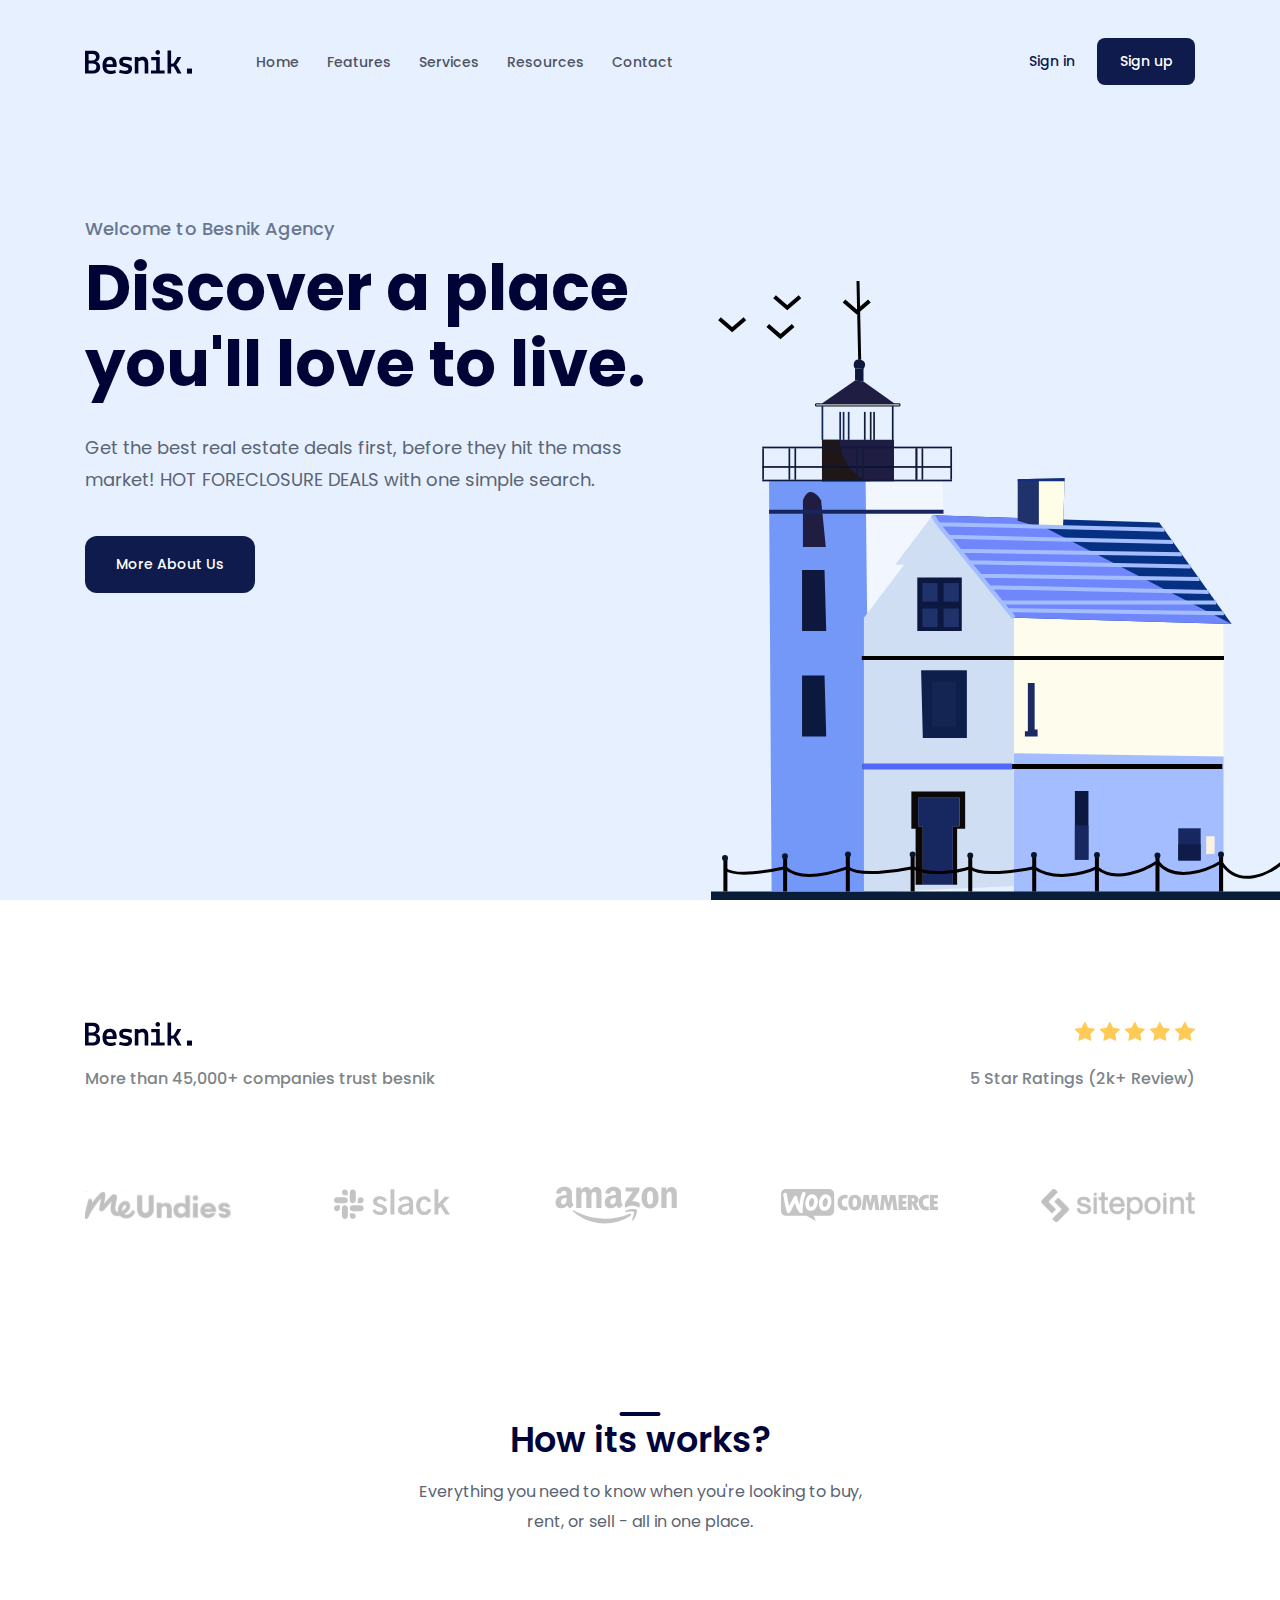
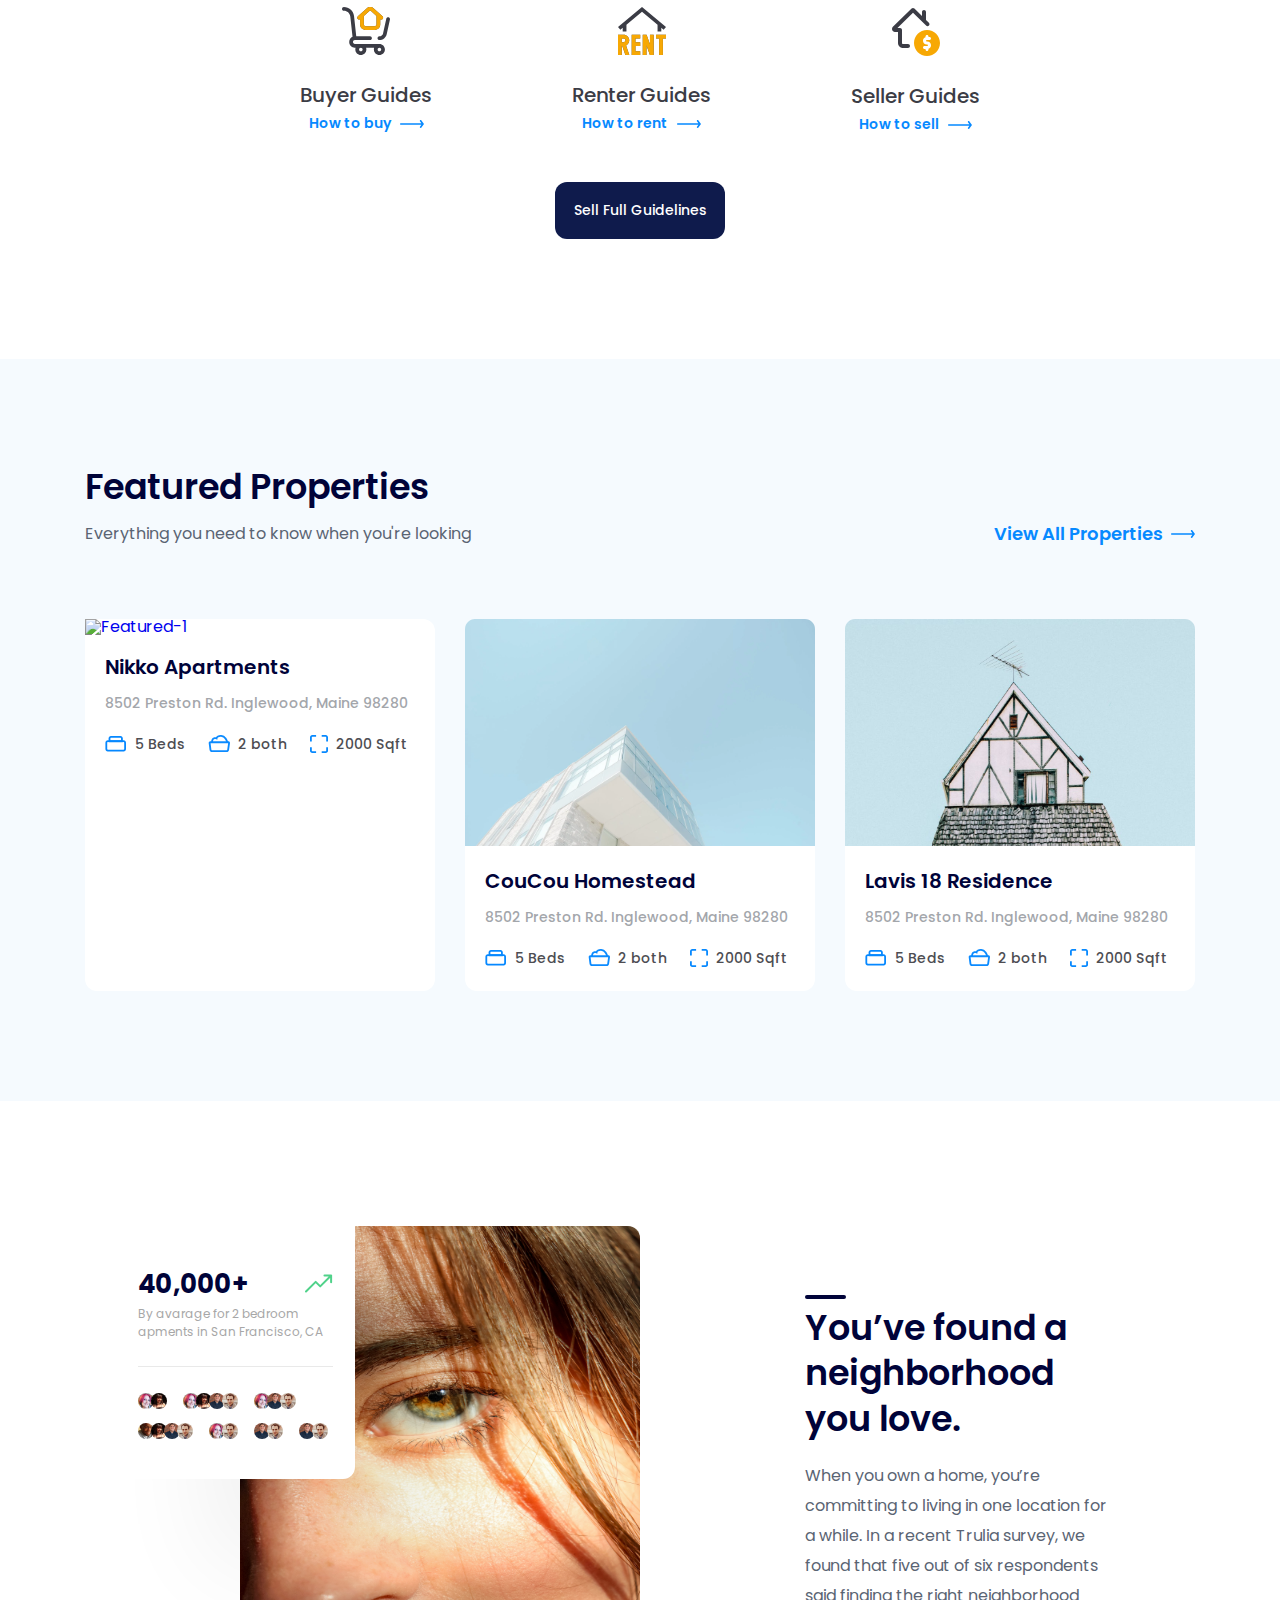
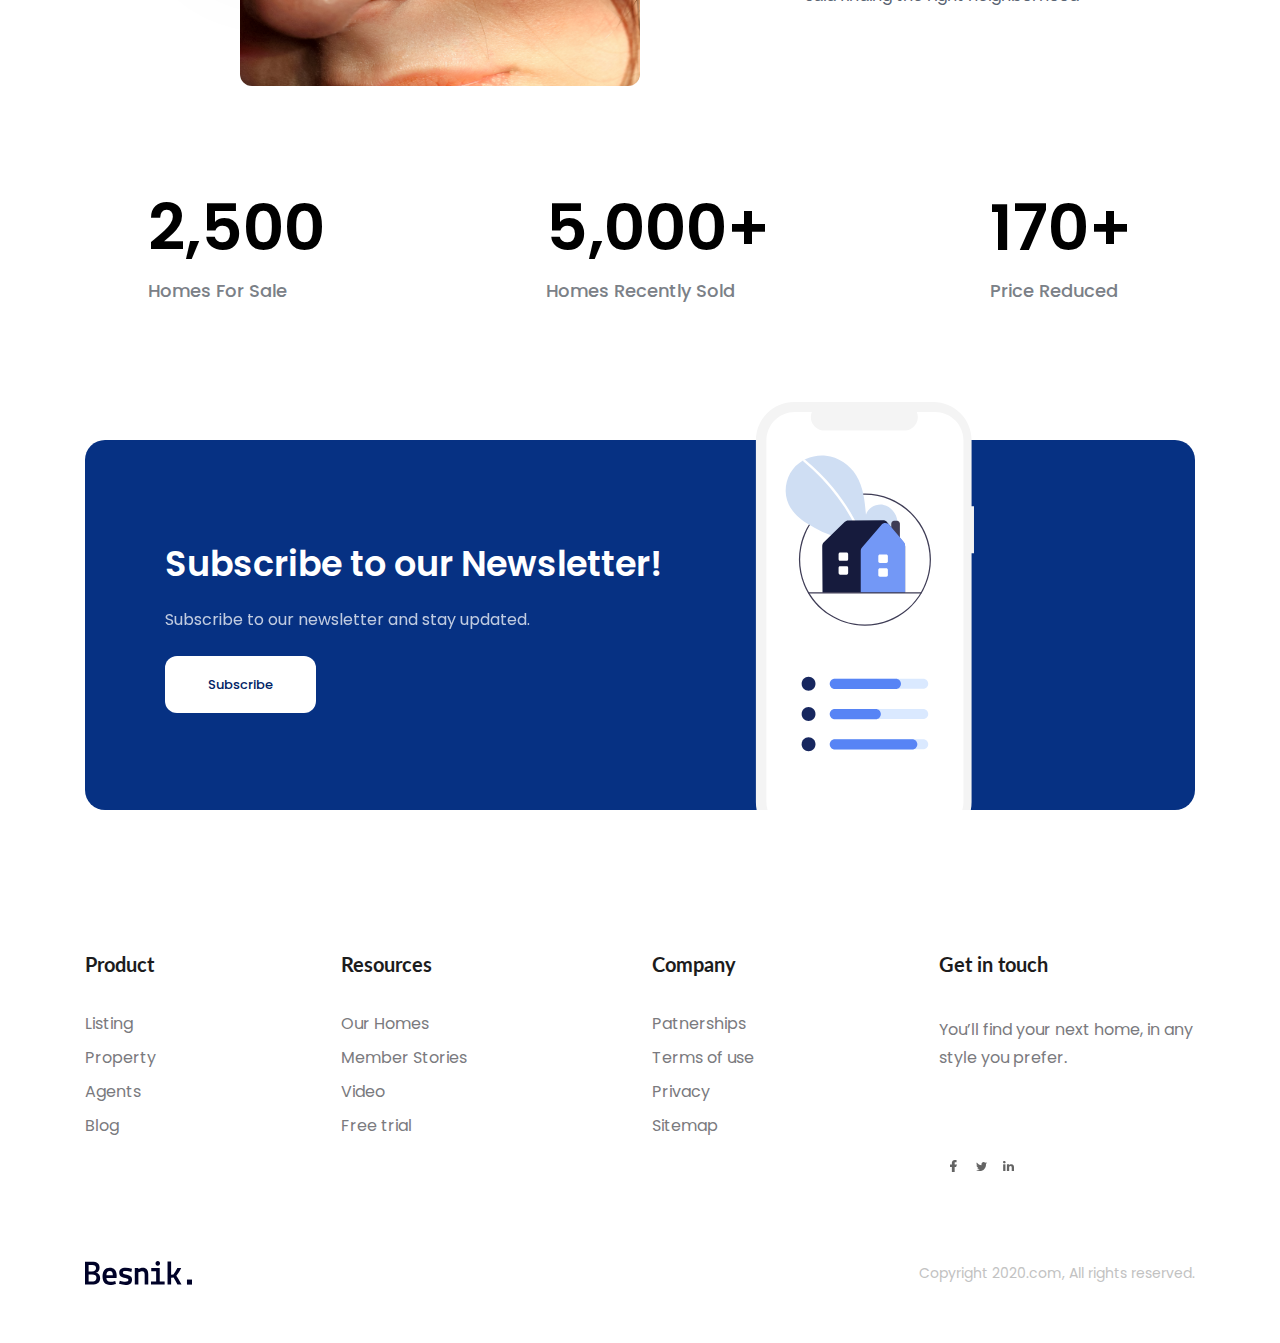
==== index.html @ 749c6dcd "first commit" ====
<!DOCTYPE html>
<html lang="en">
<head>
    <meta charset="UTF-8">
    <meta http-equiv="X-UA-Compatible" content="IE=edge">
    <meta name="viewport" content="width=device-width, initial-scale=1.0">
    <title>F8-Project01</title>
    <link rel="preconnect" href="https://fonts.googleapis.com">
    <link rel="preconnect" href="https://fonts.gstatic.com" crossorigin>
    <link href="https://fonts.googleapis.com/css2?family=Lato:wght@700&display=swap" rel="stylesheet">
    <link rel="stylesheet" href="./assets/css/reset.css">
    <link href="https://fonts.googleapis.com/css2?family=Poppins:wght@500&display=swap" rel="stylesheet">
    <link rel="stylesheet" href="./assets/css/styles.css">
</head>
<body>  
    <main >
        <!-- Header -->
        <header class="header">
            <div class="content">
                <nav class="navbar">
                    <!-- Logo -->
                    <img src="./assets/imgs/Logo.svg" alt="Bensik.">
                    <!-- Navigation  -->
                    <ul>
                        <li><a href="#!">Home</a></li>
                        <li><a href="#!">Features</a></li>
                        <li><a href="#!">Services</a></li>
                        <li><a href="#!">Resources</a></li>
                        <li><a href="#!">Contact</a></li>
                    </ul>
                    <!-- Action  -->
                    <div class="actions">
                        <a href="#!" class="action-link">Sign in</a>
                        <a href="#!" class="btn action-btn">Sign up</a>
                    </div>
                </nav>

                <div class="hero">
                    <div class="info">
                        <p class="sub-title">Welcome to Besnik Agency</p>
                        <h1 class="title">Discover a place you'll love to live.</h1>
                        <p class="desc">Get the best real estate deals first,
                            before they hit the mass market! HOT FORECLOSURE DEALS with one simple search.
                        </p>
                        <a href="#!" class="btn hero-cta">More About Us</a>
                    </div>
                    <img src="./assets/imgs/Hero.svg" alt="Discover a place you'll love to live." class="hero-img">
                </div>
            </div>
        </header>
        <!-- Clients  -->
        <div class="clients">
            <div class="content">
                <div class="row">
                    <!-- Logo  -->
                    <img src="./assets/imgs/Logo.svg" alt="Bensik.">

                    <!-- Stars  -->

                    <div class="stars">
                        <img src="./assets/imgs/Star.svg" alt="Star">
                        <img src="./assets/imgs/Star.svg" alt="Star">
                        <img src="./assets/imgs/Star.svg" alt="Star">
                        <img src="./assets/imgs/Star.svg" alt="Star">
                        <img src="./assets/imgs/Star.svg" alt="Star">
                    </div>

                </div>
                <div class="row row-desc">
                    <p class="desc">More than 45,000+ companies trust besnik</p>
                    <p class="desc">5 Star Ratings (2k+ Review)</p>
                </div>
                <div class="images">
                    <img src="./assets/imgs/Clients-1.svg" alt="Clients-1">
                    <img src="./assets/imgs/Clients-2.svg" alt="Clients-2">
                    <img src="./assets/imgs/Clients-3.svg" alt="Clients-3">
                    <img src="./assets/imgs/Clients-4.svg" alt="Clients-4">
                    <img src="./assets/imgs/Clients-5.svg" alt="Clients-5">
                </div>
            </div>
        </div>
        <!-- Guides  -->
        <div class="guides">
            <div class="content">
                <h2 class="sub-title">How its works?</h2>
                <p class="desc">Everything you need to know when you're looking to buy, rent, or sell - all in one place.</p>
                <!-- List guide -->
                <ul class="list-guide">
                    <li class="guide-item">
                        <img src="./assets/imgs/Buyer.svg" alt="Buyer" class="icon">
                        <h3 class="title">Buyer Guides</h3>
                        <a href="#!" class="link">
                            <span>How to buy</span>
                            <img src="./assets/imgs/Arrow-right.svg" alt="Arrow-right" class="arrow">
                        </a>
                    </li>
                    <li class="guide-item">
                        <img src="./assets/imgs/Renter.svg" alt="Renter" class="icon">
                        <h3 class="title">Renter Guides</h3>
                        <a href="#!" class="link">
                            <span>How to rent</span>
                            <img src="./assets/imgs/Arrow-right.svg" alt="Arrow-right" class="arrow">
                        </a>
                    </li>
                    <li class="guide-item">
                        <img src="./assets/imgs/Seller.svg" alt="Seller" class="icon">
                        <h3 class="title">Seller Guides</h3>
                        <a href="#!" class="link">
                            <span>How to sell</span>
                            <img src="./assets/imgs/Arrow-right.svg" alt="Arrow-right" class="arrow">
                        </a>
                    </li>
                </ul>
                <div class="guide-cta">
                        <a href="#!" class="btn">Sell Full Guidelines</a>
                </div>
            </div>
        </div>
        <!-- Featured  -->
        <div class="featured">
            <div class="content">
                <header>
                    <h2 class="sub-title">Featured Properties</h2>
                    <div class="row">
                        <p class="desc">Everything you need to know when you're looking</p>
                        <a href="#!" class="link">
                            <span>View All Properties</span>
                            <img src="./assets/imgs/Arrow-right.svg" alt="Arrow-right" class="arrow">
                        </a>
                    </div>
                </header>
                <div class="list">
                    <div class="item">
                        <a href="#!">
                            <img src="./assets/imgs/Featured-1.svg" alt="Featured-1" class="thumb">
                        </a>
                        
                        <div class="body">
                            <h3 class="title">
                                <a href="#!" class="line-clamp">Nikko Apartments</a >
                            </h3>
                            <p class="desc line-clamp">8502 Preston Rd. Inglewood, Maine 98280</p>
                            <div class="info">
                                <img src="./assets/imgs/Beds-icon.svg" alt="Beds" class="icon">
                                <span class="label">5 Beds</span>
                                <img src="./assets/imgs/Both-icon.svg" alt="Both" class="icon">
                                <span class="label">2 both</span>
                                <img src="./assets/imgs/Sqft-icon.svg" alt="Sqft" class="icon">
                                <span class="label">2000 Sqft</span>
                            </div>
                        </div>
                    </div>

                    <div class="item">
                        <a href="#!">
                            <img src="./assets/imgs/Featured-2.svg" alt="Featured-2" class="thumb">
                        </a>
                        <div class="body">
                            <h3 class="title">
                                <a href="#!" class="line-clamp">CouCou Homestead</a >
                            </h3>
                            <p class="desc line-clamp">8502 Preston Rd. Inglewood, Maine 98280</p>
                            <div class="info">
                                <img src="./assets/imgs/Beds-icon.svg" alt="Beds" class="icon">
                                <span class="label">5 Beds</span>
                                <img src="./assets/imgs/Both-icon.svg" alt="Both" class="icon">
                                <span class="label">2 both</span>
                                <img src="./assets/imgs/Sqft-icon.svg" alt="Sqft" class="icon">
                                <span class="label">2000 Sqft</span>
                            </div>
                        </div>
                    </div>

                    <div class="item">
                        <a href="#!">
                            <img src="./assets/imgs/Featured-3.svg" alt="Featured-3" class="thumb">
                        </a>
                        <div class="body">
                            <h3 class="title">
                                <a href="#!" class="line-clamp">Lavis 18 Residence</a >
                            </h3>
                            <p class="desc line-clamp">8502 Preston Rd. Inglewood, Maine 98280</p>
                            <div class="info">
                                <img src="./assets/imgs/Beds-icon.svg" alt="Beds" class="icon">
                                <span class="label">5 Beds</span>
                                <img src="./assets/imgs/Both-icon.svg" alt="Both" class="icon">
                                <span class="label">2 both</span>
                                <img src="./assets/imgs/Sqft-icon.svg" alt="Sqft" class="icon">
                                <span class="label">2000 Sqft</span>
                            </div>
                        </div>
                    </div>
                </div>
            </div>
        </div>  
        <!-- Stats  -->
        <div class="stats">
            <div class="content">
                <div class="row">
                    <div class="img-block">
                        <img src="./assets/imgs/Billie-unplash.jpg" alt="You’ve found a neighborhood you love." class="image">
                        <!-- Trend  -->
                        <div class="stats-trend">
                            <div class="row">
                                <strong class="value">40,000+</strong>
                                <img src="./assets/imgs/Arrow-trend-up.svg" alt="Arrow-trend-up" class="icon">
                            </div>
                            <p class="desc">By avarage for 2 bedroom apments in San Francisco, CA</p>
                            <div class="separate"></div>

                            <div class="avatar-block">

                                <div class="avatar-group">
                                    <img src="./assets/imgs/avatar-9.jpg" alt="" class="avatar">
                                    <img src="./assets/imgs/avatar-70.jpg" alt="" class="avatar">
                                    
                                </div>

                                <div class="avatar-group">
                                    <img src="./assets/imgs/avatar-9.jpg" alt="" class="avatar">
                                    <img src="./assets/imgs/avatar-70.jpg" alt="" class="avatar">

                                    <img src="./assets/imgs/avatar-61.jpg" alt="" class="avatar">
                                    <img src="./assets/imgs/avatar-33.jpg" alt="" class="avatar">
                                </div>

                                <div class="avatar-group">
                                    <img src="./assets/imgs/avatar-9.jpg" alt="" class="avatar">
                                
                                    <img src="./assets/imgs/avatar-61.jpg" alt="" class="avatar">
                                    <img src="./assets/imgs/avatar-33.jpg" alt="" class="avatar">
                                </div>

                                <div class="avatar-group">

                                    <img src="./assets/imgs/avatar-55.jpg" alt="" class="avatar">
                                    <img src="./assets/imgs/avatar-70.jpg" alt="" class="avatar">

                                    <img src="./assets/imgs/avatar-61.jpg" alt="" class="avatar">
                                    <img src="./assets/imgs/avatar-33.jpg" alt="" class="avatar">
                                </div>

                                <div class="avatar-group">
                                    <img src="./assets/imgs/avatar-9.jpg" alt="" class="avatar">
                                    <img src="./assets/imgs/avatar-33.jpg" alt="" class="avatar">
                                </div>

                                <div class="avatar-group">
                                    <img src="./assets/imgs/avatar-61.jpg" alt="" class="avatar">
                                    <img src="./assets/imgs/avatar-33.jpg" alt="" class="avatar">
                                </div>

                                <div class="avatar-group">
                                    <img src="./assets/imgs/avatar-61.jpg" alt="" class="avatar">
                                    <img src="./assets/imgs/avatar-33.jpg" alt="" class="avatar">
                                </div>

                            </div>
                        </div>
                    </div>
                    <div class="info">
                        <h2 class="sub-title">You’ve found a neighborhood you love.</h2>
                        <p class="desc">When you own a home, you’re committing to living in one location for a while. In a recent Trulia survey, we found that five out of six respondents said finding the right neighborhood </p>
                    </div>
                </div>
                <div class="row row-qty">

                    <div class="qty-item">
                        <strong class="qty">2,500</strong>
                        <p class="qty-desc">Homes For Sale</p>
                    </div>

                    <div class="qty-item">
                        <strong class="qty">5,000+</strong>
                        <p class="qty-desc">Homes Recently Sold</p>
                    </div>

                    <div class="qty-item">
                        <strong class="qty">170+</strong>
                        <p class="qty-desc">Price Reduced</p>
                    </div>

                </div>
            </div>
        </div>
        <!-- Subscription  -->
        <div class="subscription">
            <div class="content">
                <div class="body">
                    <div class="info">
                        <h2 class="sub-title line-clamp">Subscribe to our Newsletter!</h2>
                        <p class="desc line-clamp" style="--line-clamp: 3">Subscribe to our newsletter and stay updated.</p>
                        <a href="" class="btn">Subscribe</a>
                    </div>
                    <img src="./assets/imgs/home illustration.svg" alt="" class="image">
                </div>
            </div>
        </div>
        <!-- Footer  -->
        <footer class="footer">
            <div class="content">
                <div class="row row-top">
                    <!-- Product conlumn  -->
                    <div class="column">
                        <h3 class="heading">Product </h3>
                        <ul class="list">
                            <li class="item">
                                <a href="#!">Listing</a>
                            </li>
                            <li class="item">
                                <a href="#!">Property</a>
                            </li>
                            <li class="item">
                                <a href="#!">Agents</a>
                            </li>
                            <li class="item">
                                <a href="#!">Blog</a>
                            </li>
                        </ul>
                    </div>
                    <!-- Resources column  -->
                    <div class="column">
                        <h3 class="heading">Resources</h3>
                        <ul class="list">
                            <li class="item">
                                <a href="#!">Our Homes</a>
                            </li>
                            <li class="item">
                                <a href="#!">Member Stories</a>
                            </li>
                            <li class="item">
                                <a href="#!">Video</a>
                            </li>
                            <li class="item">
                                <a href="#!">Free trial</a>
                            </li>
                        </ul>
                    </div>
                    <!-- Company column  -->
                    <div class="column">
                        <h3 class="heading">Company</h3>
                        <ul class="list">
                            <li class="item">
                                <a href="#!">Patnerships</a>
                            </li>
                            <li class="item">
                                <a href="#!">Terms of use</a>
                            </li>
                            <li class="item">
                                <a href="#!">Privacy</a>
                            </li>
                            <li class="item">
                                <a href="#!">Sitemap</a>
                            </li>
                        </ul>
                    </div>
                    <!-- Get in touch column -->
                    <div class="column">
                        <h3 class="heading">Get in touch</h3>
                        <p class="desc">You’ll find your next home, in any style you prefer.</p>
                        <div class="social">
                            <div class="social">
                                <a href="#!" class="social-link">
                                    <img src="./assets/imgs/fa.svg" alt="Facebook">
                                </a>
                                <a href="#!" class="social-link">
                                    <img src="./assets/imgs/tw.svg" alt="Twitter">
                                </a>
                                <a href="#!" class="social-link">
                                    <img src="./assets/imgs/in.svg" alt="Linkedin">
                                </a>
                            </div>
                        </div>
                    </div>
                </div>
                <div class="row row-bottom">
                    <img src="./assets/imgs/Logo.svg" alt="Besnik." class="logo">
                    <p class="copyright">Copyright 2020.com, All rights reserved.</p>
                </div>
            </div>
        </footer>
    </main>
</body>
</html>
---- assets/css/styles.css ----
* {
    box-sizing: border-box;
}

:root {
    --primary-color: #0F1B4C;
}

html {
    font-size: 62.5%;
}

body {
    font-size: 1.6rem;
    font-family: 'Poppins', sans-serif;
}

/* Common  */
a {
    text-decoration: none;
}

.btn {
    display: inline-block;
    min-width: 98px;
    padding: 18px 16px;
    background: var(--primary-color);
    border-radius: 12px;
    font-weight: 500;
    font-size: 1.4rem;
    line-height: 21px;
    text-align: center;
    color: #FFFFFF;
}

.btn:hover {
    opacity: 0.9;
}

.content {
    width: 1110px;
    max-width: calc(100% - 48px);
    margin-left: auto;
    margin-right: auto;
}

.line-clamp {
    display: -webkit-box;
    -webkit-line-clamp: var(--line-clamp, 2);
    -webkit-box-orient: vertical;
    overflow: hidden;
}

/* ============== Header ============= */
.header {
    position: relative;
    background: #E6F0FF;
    height: 100vh;
}

.navbar {
    display: flex;
    align-items: center;
    padding-top: 38px;
}

.navbar ul {
    display: flex;
    margin-left: 50px;
}

.navbar .actions {
    margin-left: auto;
}

.navbar ul a {
    font-weight: 500;
    font-size: 1.4rem; 
    color: #4F5361;
    padding: 8px 1.4rem;
}

.navbar ul a:hover {
    text-decoration: underline;
}

.navbar .action-link {
    font-weight: 500;
    font-size: 1.4rem;
    color: var(--primary-color);
}

.navbar .action-btn {
    padding: 13px 16px;
    margin-left: 18px;
    border-radius: 8px;
}

/* Hero  */

.hero {
    margin-top: 130px;
}

.hero .info {
    width: 51%;
}

.hero .sub-title {
    font-weight: 500;
    font-size: 1.8rem;
    line-height: 1.5;
    letter-spacing: 0.01em;
    color: #687690;
}

.hero .title {
    margin-top: 8px;
    font-weight: 700;
    font-size: 6.4rem;
    line-height: 1.19;
    color: #000336;
}

.hero .desc {
    margin-top: 30px;
    font-weight: 400;
    font-size: 1.8rem;
    line-height: 1.78;
    color: #5A6473;
}

.hero-cta {
    margin-top: 40px;
    min-width: 170px;
}

.hero-img {
    position: absolute;
    right: calc((100vw - 1110px) / 2 - 100px);
    bottom: 0px;
}

/* ============= Clients ==============  */
.clients {
    margin-top: 79px;
    padding: 43px 0 64px;
}

.clients .row {
    display: flex;
    justify-content: space-between;
}

.clients .desc {
    font-weight: 500;
    font-size: 1.6rem;
    line-height: 1.25;
    color: #7D8589;
}

.clients .row-desc {
    margin-top: 23px;
}

.clients .images {
    display: flex;
    margin-top: 96px;
    align-items: center;
    justify-content: space-between;
}

/* ==============Guides==============  */
.guides {
    margin-top: 40px;
    padding: 93px 0 79px;
}

.guides .sub-title {
    position: relative;
    font-weight: 600;
    font-size: 3.5rem;
    line-height: 1;
    text-align: center;
    color: #000339;
}

.guides .sub-title::before {
    position: absolute;
    top: -10px;
    left: 50%;
    transform: translateX(-50%);
    content: "";
    display: inline-block;
    width: 41px;
    height: 4px;
    background: #000339;
    border-radius: 12px;
}

.guides .desc {
    width: 459px;
    max-width: 100%;
    margin: 20px auto 0;
    font-weight: 400;
    font-size: 1.6rem;
    line-height: 1.88;
    text-align: center;
    color: #5A6473;

}

.list-guide {
    display: flex;
    justify-content: center;
    margin-top: 70px;
}

.guide-item {
    margin: 0 70px;
    text-align: center;
}

.guide-item .title {
    margin-top: 26px;
    font-weight: 500;
    font-size: 2rem;
    line-height: 1.10;
    color: #3B3C45;
}

.guide-item .link {
    display: inline-block;
    margin-top: 10px;
    font-weight: 600;
    font-size: 1.4rem;
    color: #0689FF;
}

.guide-item .arrow {
    margin-left: 6px;
}

.guide-cta {
    display: flex;
    margin-top: 50px;
    justify-content: center;
}

.guide-cta .btn {
    min-width: 170px;
}

/* =============== Feature =============== */
.featured {
    margin-top: 41px;
    padding: 110px 0;
    background: #F5FAFE;
}

.featured .sub-title {
    font-weight: 600;
    font-size: 3.5rem;
    line-height: 1;
    color: #000339;
}

.featured .row {
    margin-top: 15px;
    display: flex;
    justify-content: space-between;
}

.featured .desc {
    font-weight: 400;
    font-size: 1.6rem;
    line-height: 1.88;
    color: #5A6473;
}

.featured .link {
    display: flex;
    align-items: center;
    font-weight: 600;
    font-size: 1.8rem;
    color: #0689FF;
}

.featured .link .arrow {
    margin-left: 8px;
}

.featured .list {
    display: flex;
    margin-top: 70px;
    gap: 30px;
}

.featured .item {   
    flex: 1; 
    background: #fff;
    border-radius: 12px;
}

.featured .item .thumb {
    width: 100%;
    object-fit: cover;
    height: 227px;
}

.featured .item .body {
    margin: 17px 20px 24px;
}

.featured .item .title a {
    font-weight: 600;
    font-size: 2rem;
    line-height: 1.5;
    color: #000339;
}

.featured .item .desc {
    --line-clamp: 3;
    margin-top: 11px;
    font-weight: 500;
    font-size: 1.4rem;
    line-height: 1.5;
    color: #A3A6AB;
    word-break: break-all;
}

.featured .item .info {
    display: flex;
    margin-top: 21px;
    align-items: center;
}

.featured .item .icon {
    margin-left: 23px;
}

.featured .item .icon:first-child {
    margin-left: 0px;
}

.featured .item .label {
    margin-left: 8px;
    font-weight: 500;
    font-size: 1.4rem;
    letter-spacing: 0.01em;
    color: #4D4D52;
}

/*================ Stats ============== */
.stats {
    margin-top: 75px;
    padding: 50px 0;
}

.stats .content {
    width: 1048px;
}

.stats .row {
    display: flex;
}

.stats .img-block, .stats .info {
    width: 50%;
}

.stats .img-block {
    position: relative;
}

.stats .info {
    padding: 79px 0 0 165px;
}

.stats .img-block .image {
    display: block;
    margin-left: auto;
    width: 400px;
    height: 460px;
    /* object-fit: cover; */
    border-radius: 12px;
}

.stats .sub-title {
    position: relative;
    width: 269px;
    font-weight: 600;
    font-size: 3.5rem;
    line-height: 1.29;
    color: #000339;
}

.stats .sub-title::before {
    position: absolute;
    top: -10px;
    left: 0;
    content: "";
    display: block;
    width: 41px;
    height: 4px;
    background: #000339;
    border-radius: 12px;
}

.stats .info .desc {
    margin-top: 20px;
    width: 312px;
    font-weight: 400;
    font-size: 1.6rem;
    line-height: 1.88;
    color: #5A6473;

}

.stats-trend {
    position: absolute;
    top: 0;
    left: 0;
    width: 239px;
    padding: 45px 22px 40px;
    background: #FFFFFF;
    box-shadow: 90px 85px 100px rgba(0, 0, 0, 0.06);
    border-radius: 0px 0px 12px 12px;
}

.stats-trend .value {
    font-weight: 700;
    font-size: 2.6rem;
    letter-spacing: 0.01em;
    color: #000339;
}

.stats-trend .icon {
    margin-left: auto;
}

.stats-trend .desc {
    margin-top: 8px;
    font-weight: 400;
    font-size: 1.2rem;
    line-height: 1.5;
    color: #A7A7A7;

}

.stats-trend .separate {
    margin-top: 25px;
    height: 1.2px;
    background: #E9E9E9;
}

.stats .avatar-block {
    gap: 14px 16px;
    flex-wrap: wrap;
    display: flex;
    margin-top: 26px;
}

.stats .avatar-group {
    display: flex;
}

.stats .avatar {
    width: 16px;
    height: 16px;
    margin-left: -3px;
    object-fit: cover;
    border-radius: 50%;
}

.stats .avatar:first-child {
    margin-left: 0;
}

.stats .row-qty {
    margin-top: 110px;
    justify-content: space-between;
    padding: 0 32px;
}

.stats .qty {
    font-weight: 600;
    font-size: 6.4rem;
    line-height: 1;
    color: #000000;
}

.stats .qty-desc {
    margin-top: 22px;
    font-weight: 500;
    font-size: 1.8rem;
    color: #7B8087;
}

/* =============== Subscription ================  */
.subscription {
    margin-top: 90px;
}

.subscription .content {
    height: 409px;
}

.subscription .body {
    position: relative;
    display: flex;
    align-items: center;
    height: 370px;
    background: #063183;
    border-radius: 20px;
}

.subscription .info {
    width: 671px;
    max-width: 100%;
    padding: 0 80px;
}

.subscription .sub-title {
    font-weight: 600;
    font-size: 3.5rem;
    line-height: 1.5;
    color: #FFFFFF;
}

.subscription .desc {
    margin-top: 15px;
    font-weight: 400;
    font-size: 1.6rem;
    line-height: 1.88;
    color: #FFFFFF;
    opacity: 0.75;
}

.subscription .btn {
    margin-top: 20px;
    font-weight: 500;
    font-size: 1.3rem;
    min-width: 151px;
    color: #002366;
    background: #FFFFFF;
}

.subscription .image {
    position: absolute;
    bottom: 0;
    right: 221px;
}

/* ============== Footer ===============  */

.footer {
    margin-top: 55px;
    padding: 50px 0 58px;
}

.footer .row {
    display: flex;
}

.footer .row-top {
    gap: 185px;
}

.footer .row-top .heading {
    font-family: 'Lato', sans-serif;
    font-weight: 700;
    font-size: 2rem;
    color: #1C1C1D;
}

.footer .list,
.footer .desc {
    margin-top: 42px;
}

.footer .item {
    margin-top: 18px;
}

.footer .item a,
.footer .desc {
    font-weight: 400;
    font-size: 1.6rem;
    color: #7A7A7E;
    white-space: nowrap;
}

.footer .desc {
    white-space: normal;
    line-height: 1.75;
}

.footer .social {
    display: flex;
    margin-top: 40px;
}

.footer .social-link {
    display: flex;
    justify-content: center;
    align-items: center;
    width: 28px;
    height: 28px;
    border-radius: 3px;
}

.footer .social-link:hover {
    background: #ebebeb;
}

.footer .row-bottom {
    display: flex;
    align-items: center;
    justify-content: space-between;
    margin-top: 81px;
}

.footer .copyright {
    font-weight: 400;
    font-size: 14px;
    color: #C2C2C2;
}
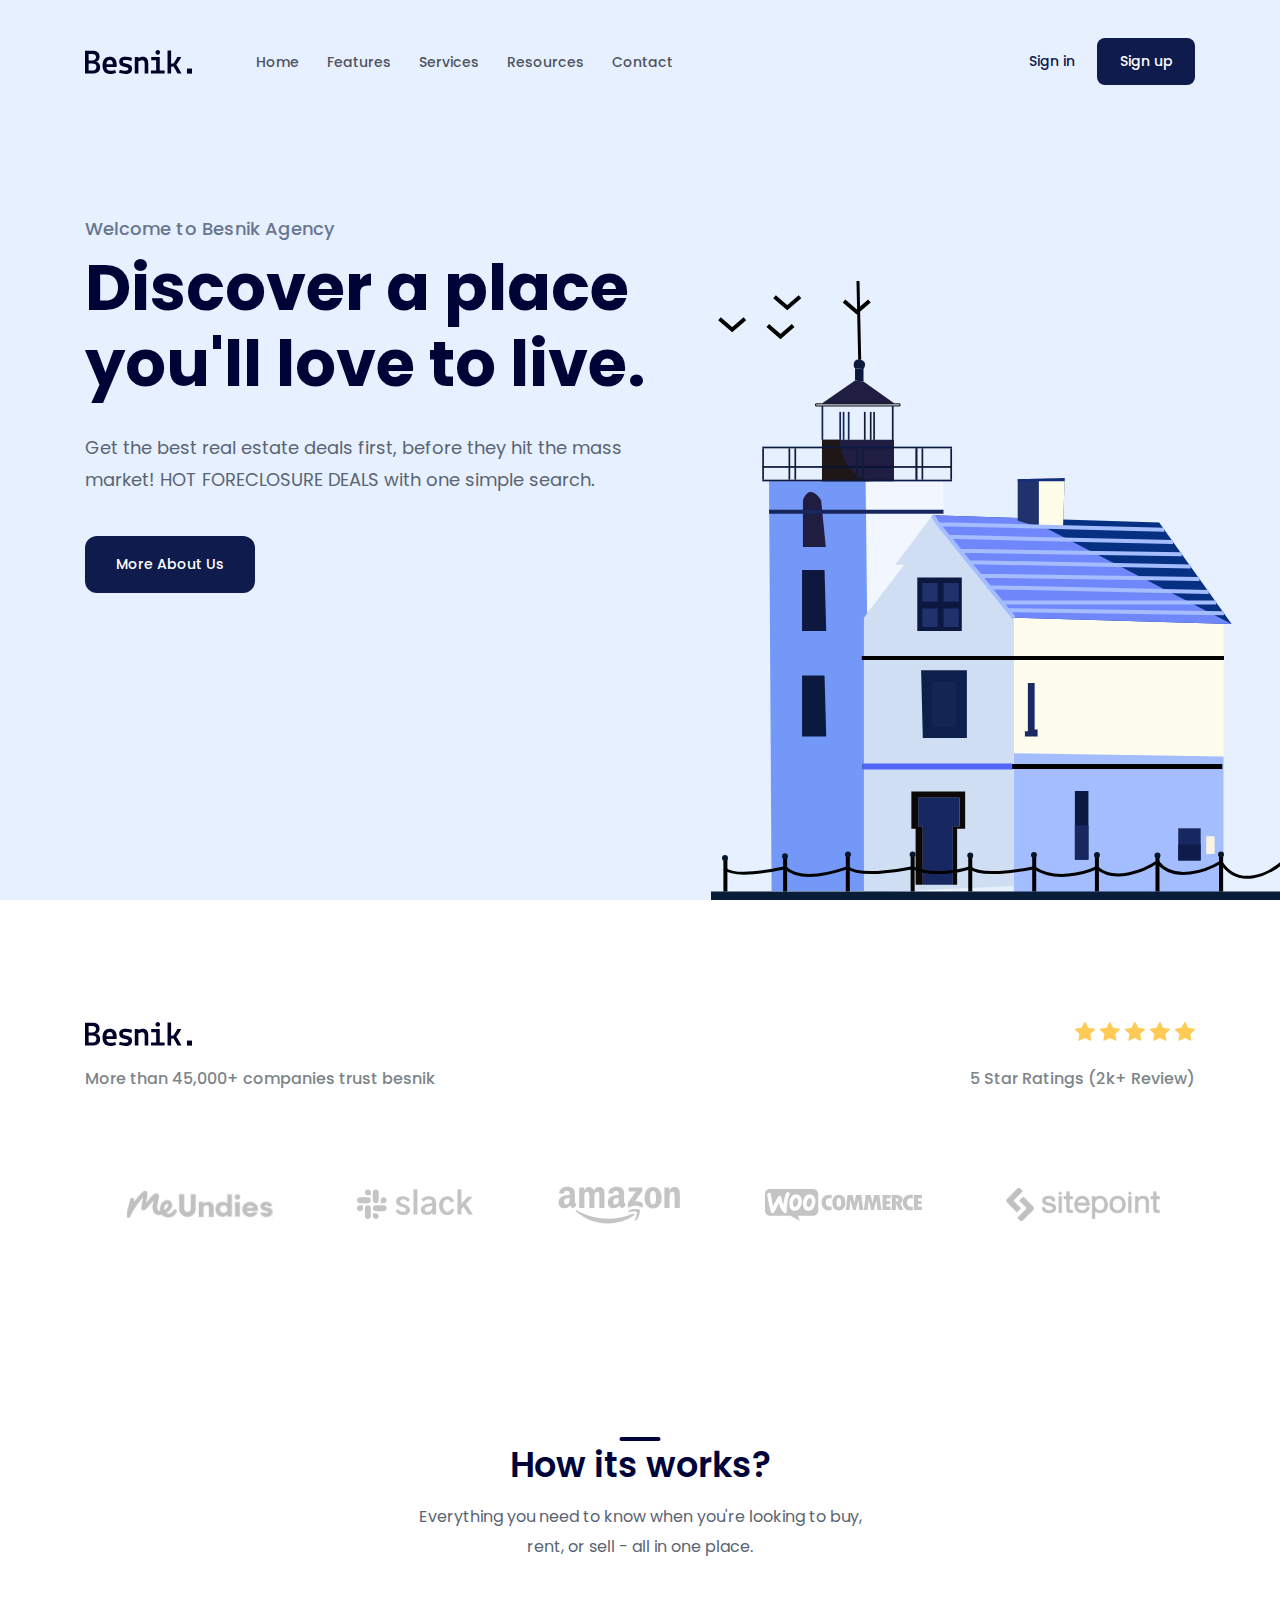
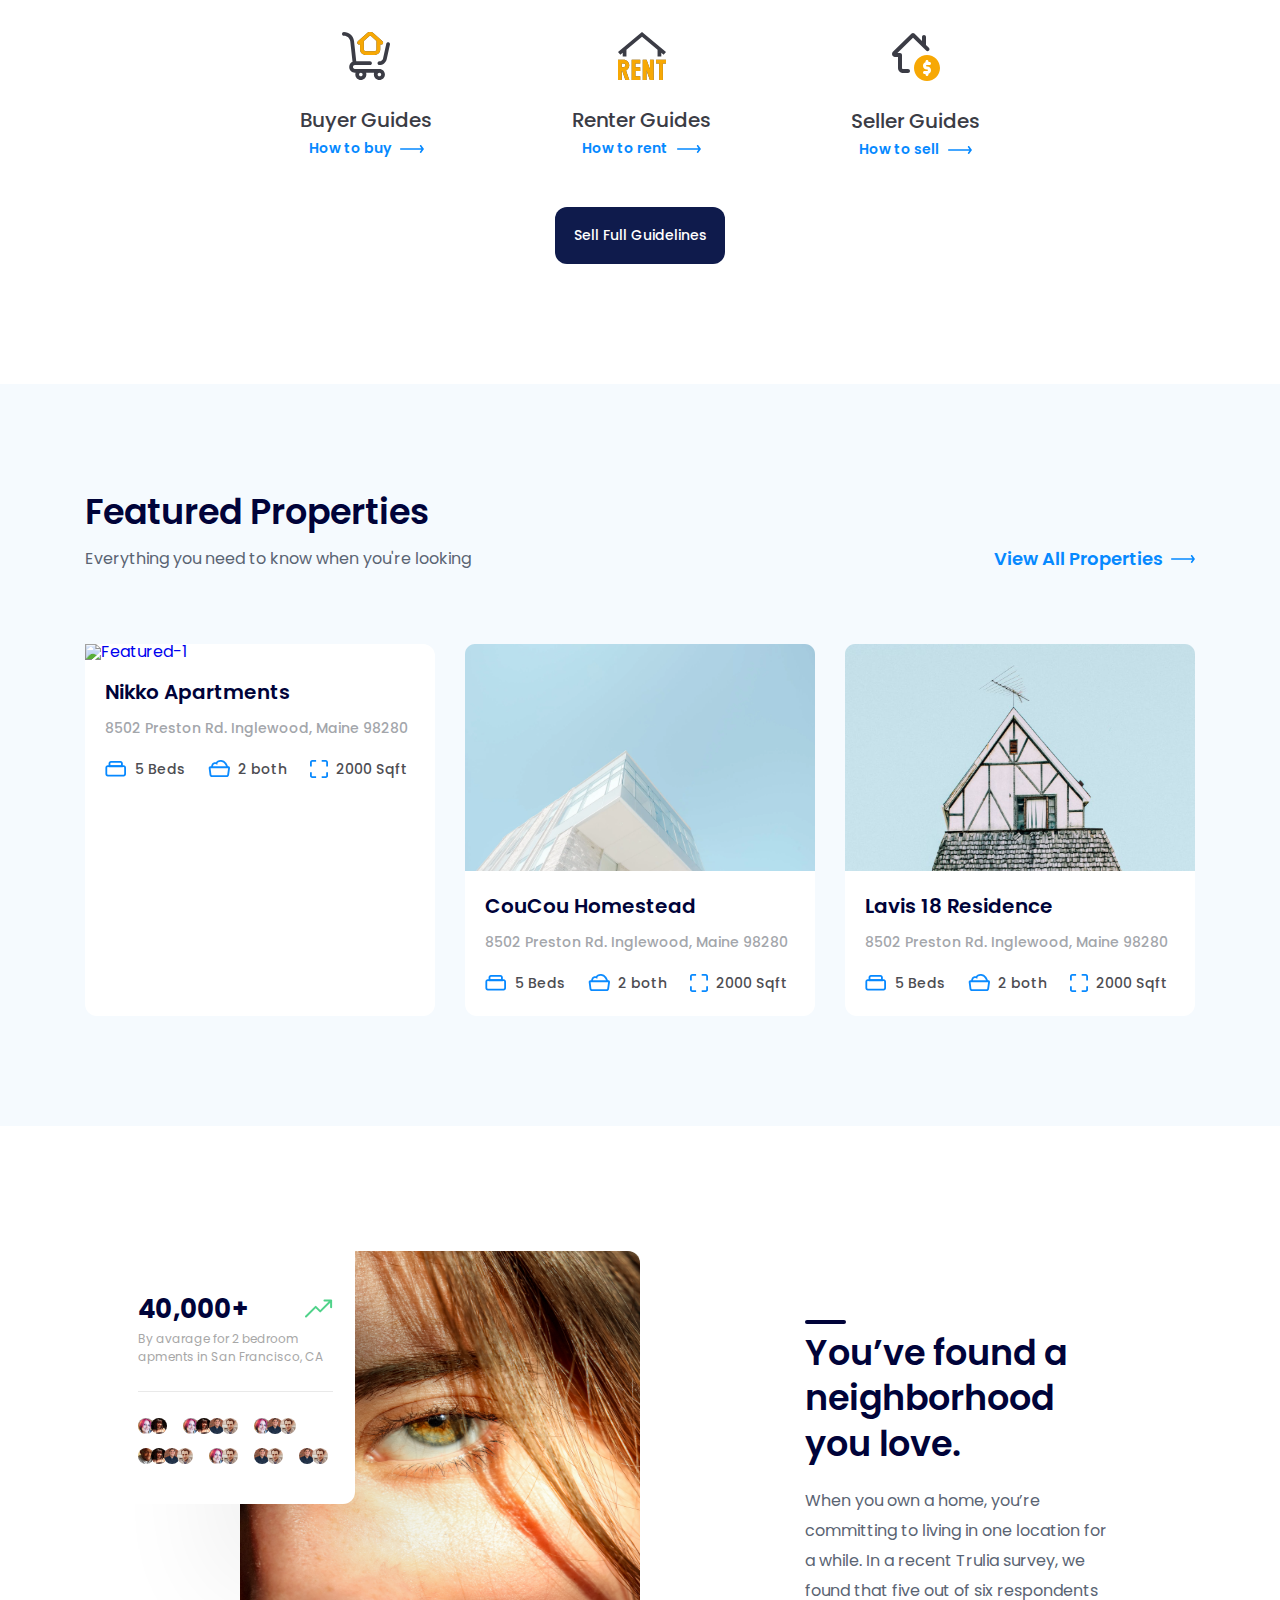
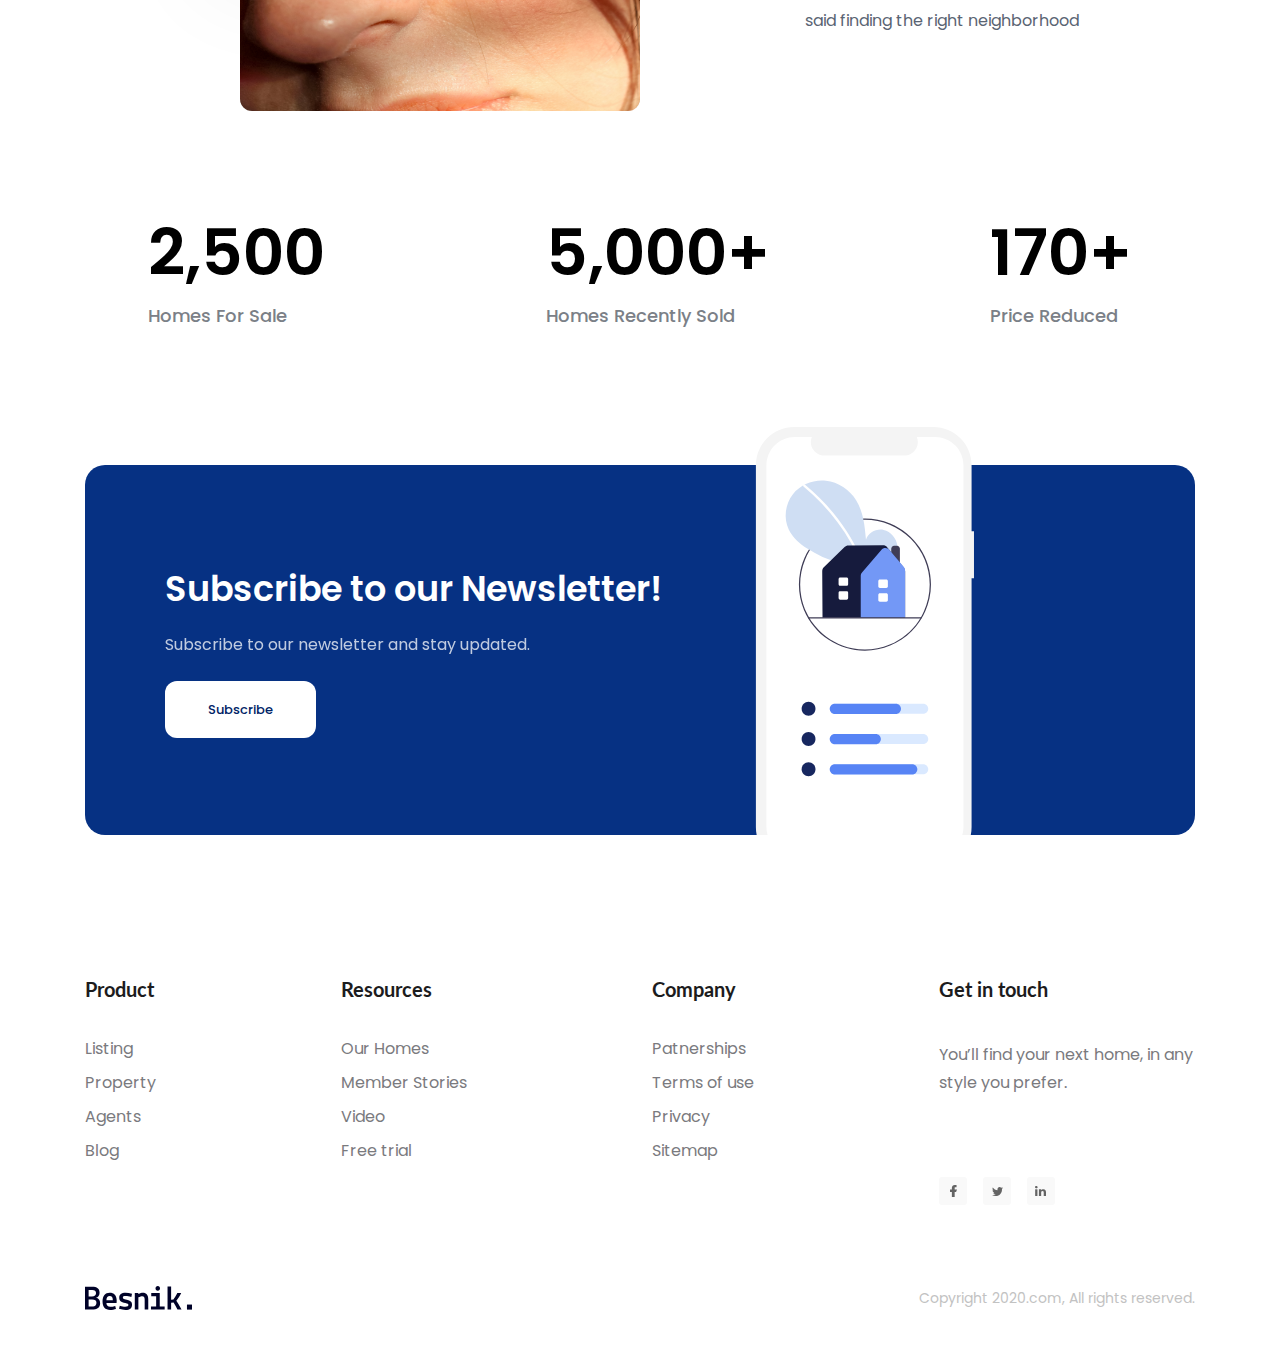
==== commit a3e7e3e5: "#546" ====
--- a/index.html
+++ b/index.html
@@ -34,7 +34,7 @@
                         <a href="#!" class="btn action-btn">Sign up</a>
                     </div>
                 </nav>
-
+                <!-- Hero  -->
                 <div class="hero">
                     <div class="info">
                         <p class="sub-title">Welcome to Besnik Agency</p>
@@ -56,7 +56,6 @@
                     <img src="./assets/imgs/Logo.svg" alt="Bensik.">
 
                     <!-- Stars  -->
-
                     <div class="stars">
                         <img src="./assets/imgs/Star.svg" alt="Star">
                         <img src="./assets/imgs/Star.svg" alt="Star">
@@ -71,11 +70,21 @@
                     <p class="desc">5 Star Ratings (2k+ Review)</p>
                 </div>
                 <div class="images">
-                    <img src="./assets/imgs/Clients-1.svg" alt="Clients-1">
-                    <img src="./assets/imgs/Clients-2.svg" alt="Clients-2">
-                    <img src="./assets/imgs/Clients-3.svg" alt="Clients-3">
-                    <img src="./assets/imgs/Clients-4.svg" alt="Clients-4">
-                    <img src="./assets/imgs/Clients-5.svg" alt="Clients-5">
+                    <a href="#!">
+                        <img src="./assets/imgs/Clients-1.svg" alt="Clients-1">
+                    </a>
+                    <a href="#!">
+                        <img src="./assets/imgs/Clients-2.svg" alt="Clients-2">
+                    </a>
+                    <a href="#!">
+                        <img src="./assets/imgs/Clients-3.svg" alt="Clients-3">
+                    </a>
+                    <a href="#!">
+                        <img src="./assets/imgs/Clients-4.svg" alt="Clients-4">
+                    </a>
+                    <a href="#!">
+                        <img src="./assets/imgs/Clients-5.svg" alt="Clients-5">
+                    </a>
                 </div>
             </div>
         </div>
--- a/assets/css/styles.css
+++ b/assets/css/styles.css
@@ -165,9 +165,21 @@
 
 .clients .images {
     display: flex;
-    margin-top: 96px;
+    margin-top: 70px;
     align-items: center;
     justify-content: space-between;
+}
+
+.clients .images a {
+    display: flex;
+    align-items: center;
+    height: 91px;
+    padding: 0 42px;
+    border-radius: 12px;    
+}
+
+.clients .images a:hover {
+    box-shadow: 0px 10px 20px rgba(0, 0, 0, 0.1);
 }
 
 /* ==============Guides==============  */
@@ -608,6 +620,11 @@
     width: 28px;
     height: 28px;
     border-radius: 3px;
+    background: #F9F9F9;
+}
+
+.footer .social-link + .social-link {
+    margin-left: 16px;
 }
 
 .footer .social-link:hover {
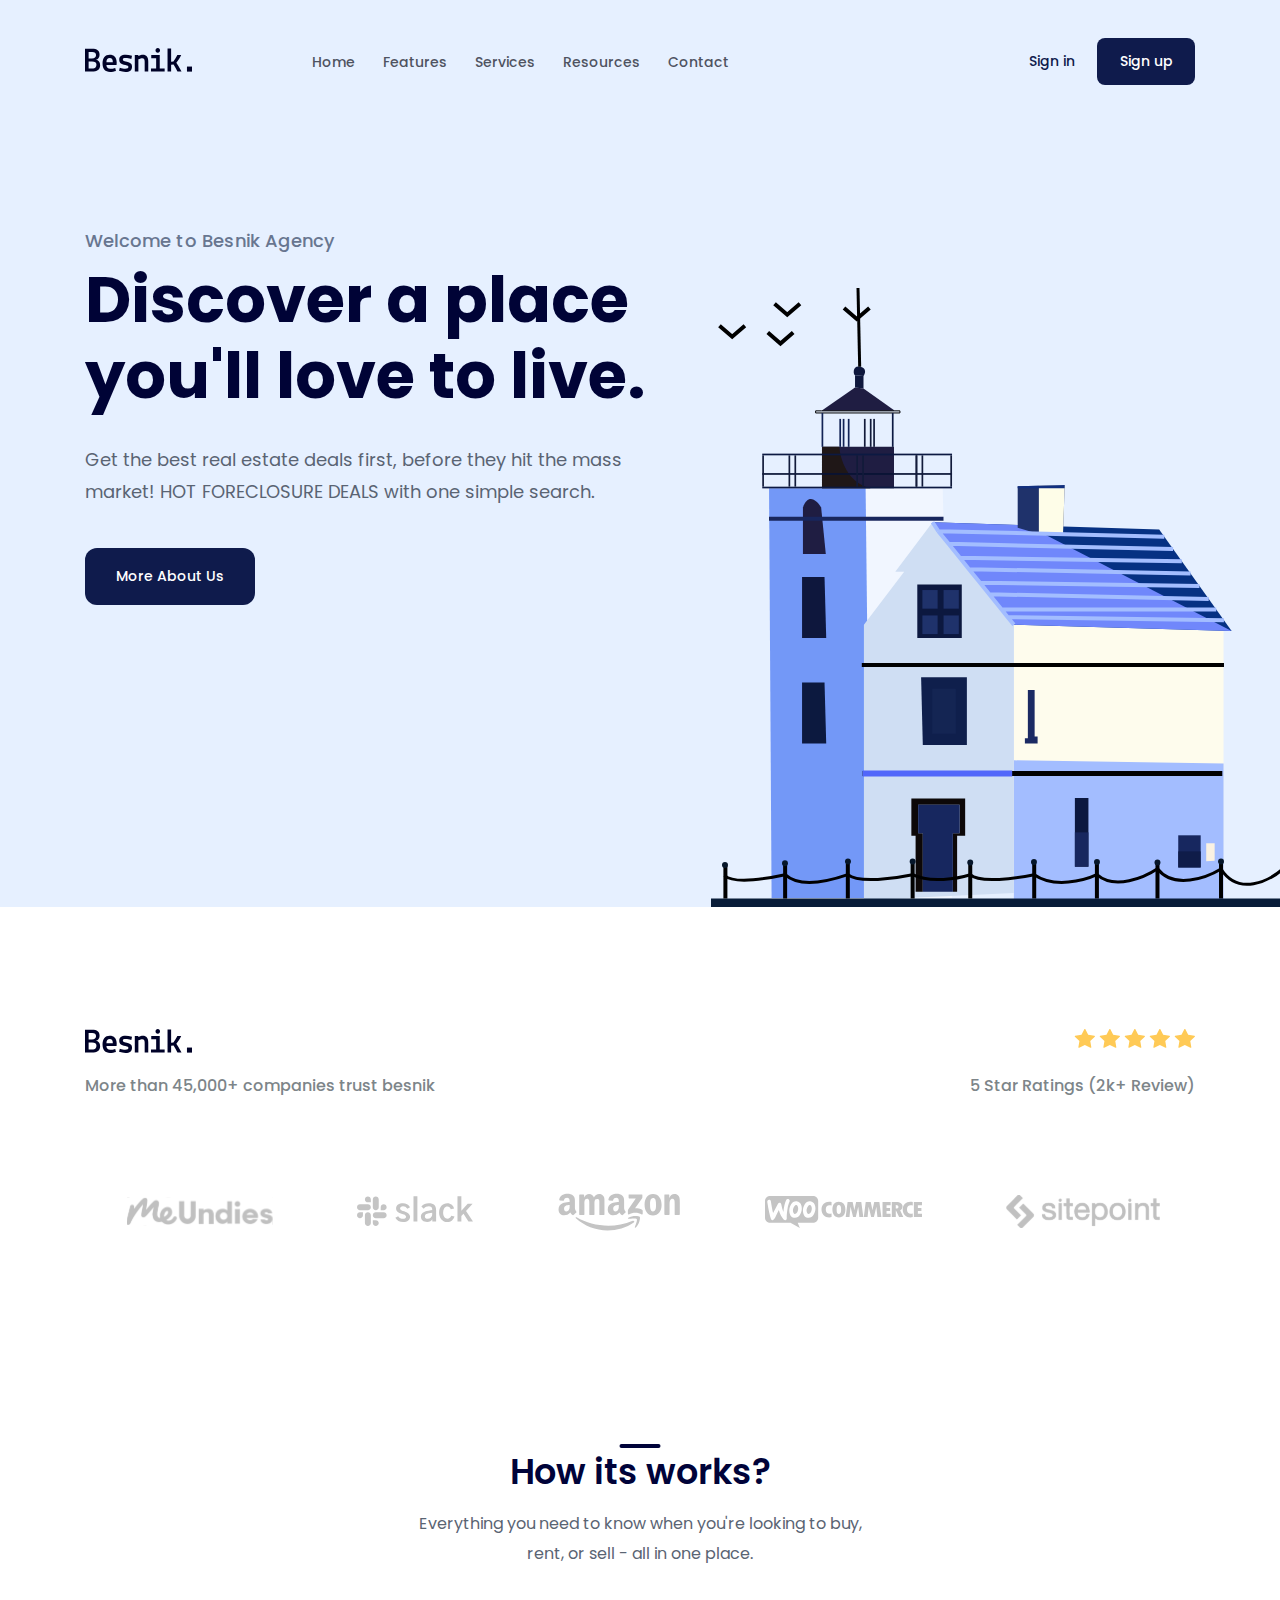
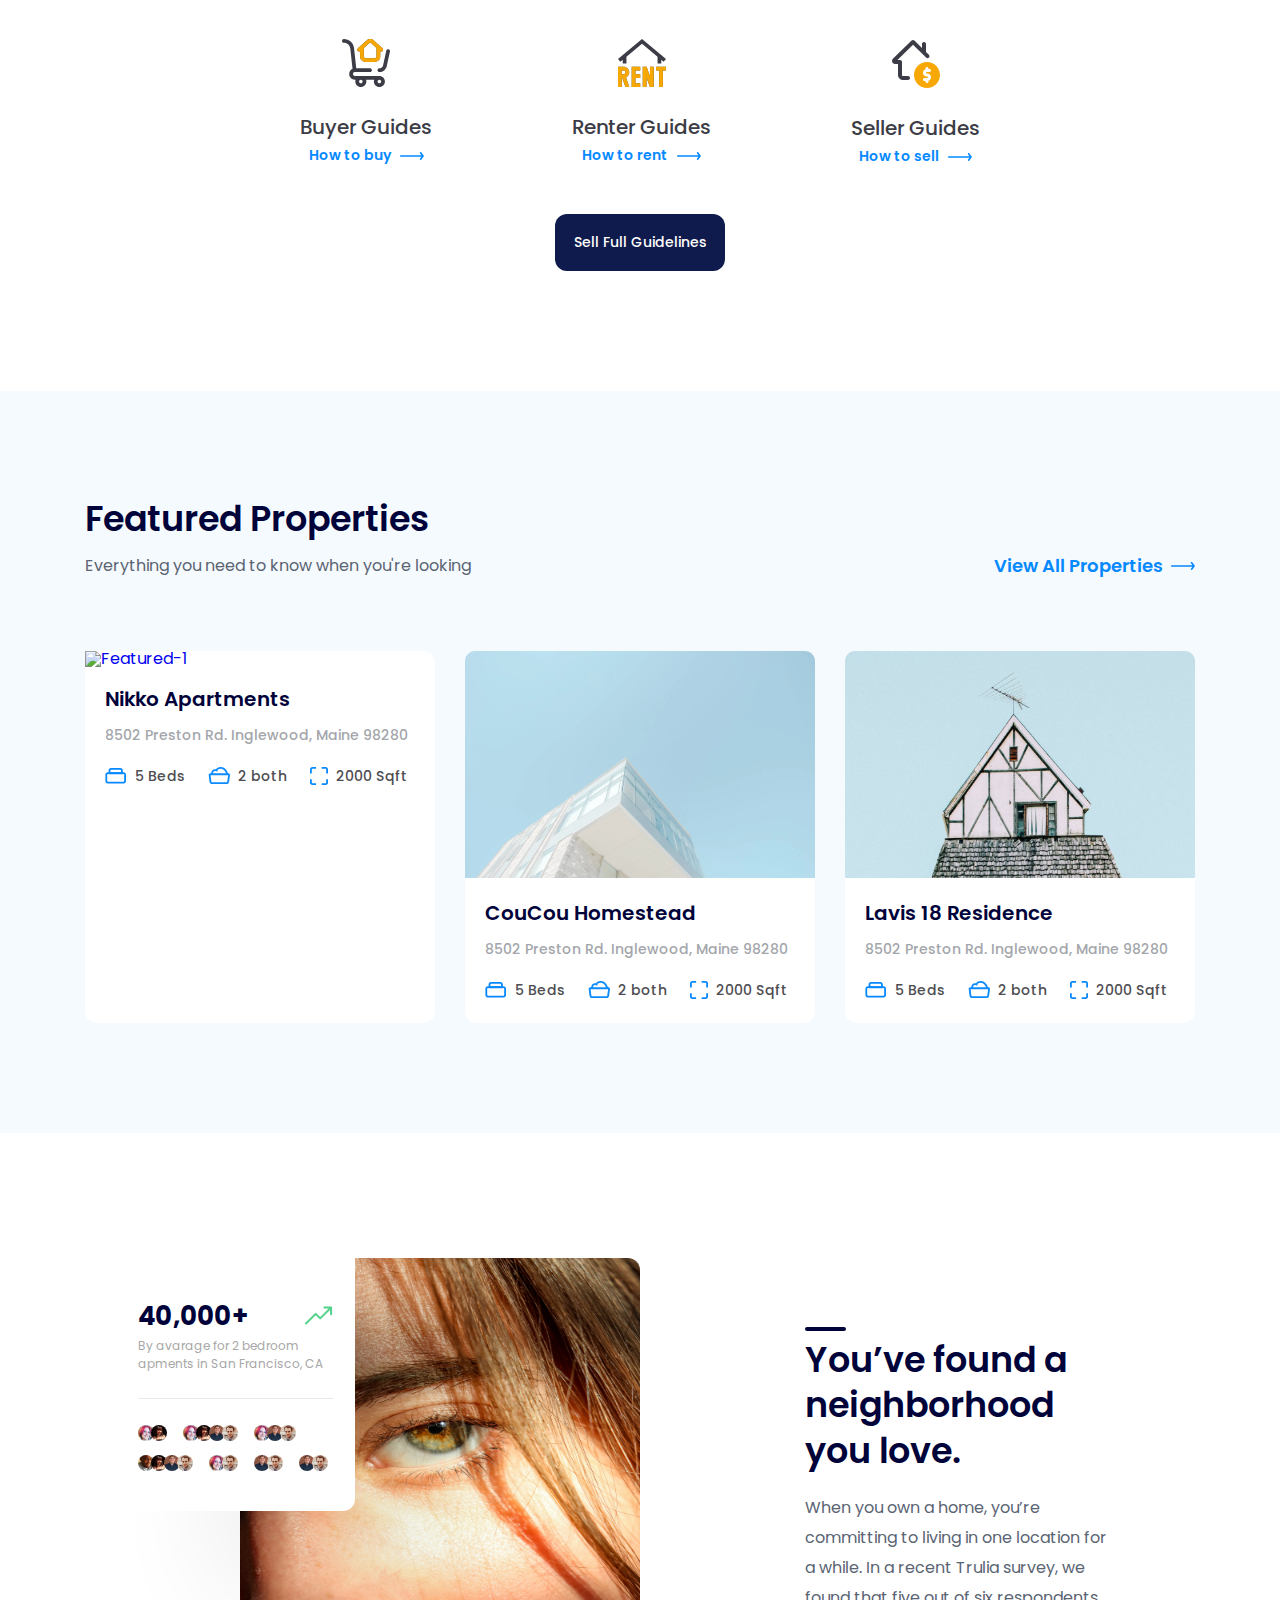
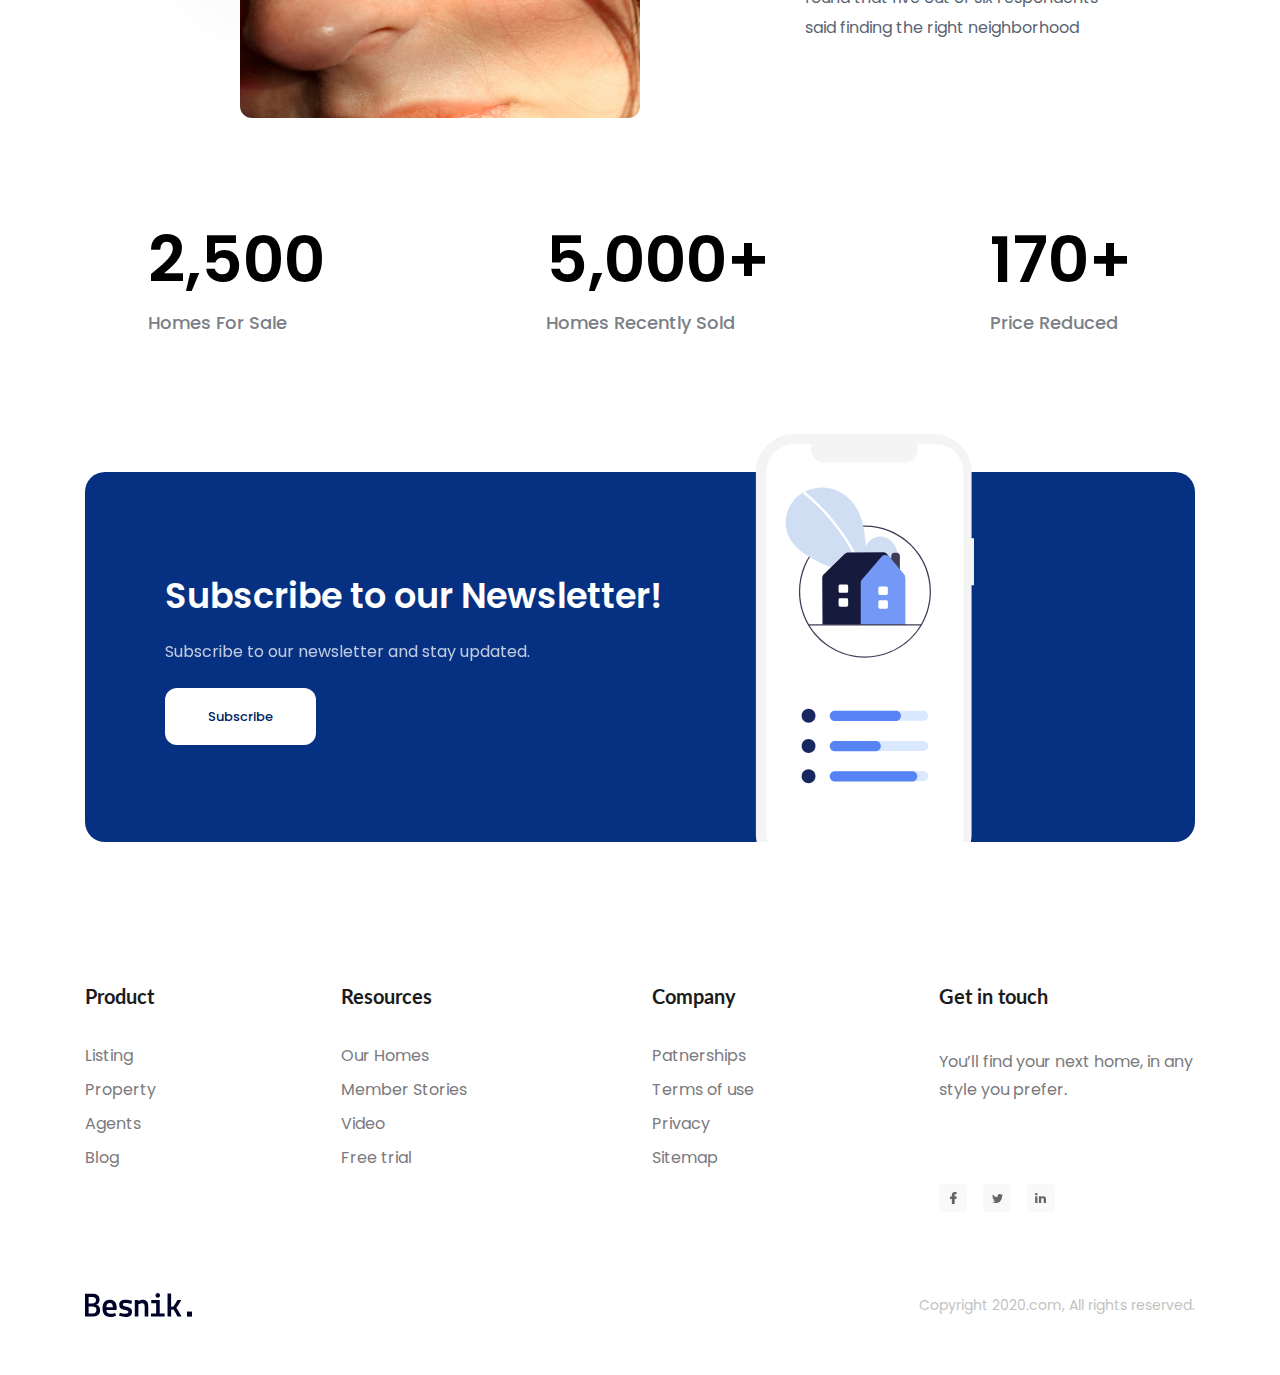
==== commit 4709752c: "Fix Logo Bug" ====
--- a/index.html
+++ b/index.html
@@ -14,12 +14,12 @@
 </head>
 <body>  
     <main >
-        <!-- Header -->
-        <header class="header">
-            <div class="content">
+        <header class="fix-header">
+            <div class="content">
+                <!-- Navbar  -->
                 <nav class="navbar">
                     <!-- Logo -->
-                    <img src="./assets/imgs/Logo.svg" alt="Bensik.">
+                    <a href="/"><img src="./assets/imgs/Logo.svg" alt="Bensik."><a >
                     <!-- Navigation  -->
                     <ul>
                         <li><a href="#!">Home</a></li>
@@ -34,7 +34,11 @@
                         <a href="#!" class="btn action-btn">Sign up</a>
                     </div>
                 </nav>
-                <!-- Hero  -->
+            </div>
+        </header>
+        <!-- Hero  -->
+        <div class="hero-wrap">
+            <div class="content">
                 <div class="hero">
                     <div class="info">
                         <p class="sub-title">Welcome to Besnik Agency</p>
@@ -47,7 +51,7 @@
                     <img src="./assets/imgs/Hero.svg" alt="Discover a place you'll love to live." class="hero-img">
                 </div>
             </div>
-        </header>
+        </div>
         <!-- Clients  -->
         <div class="clients">
             <div class="content">
--- a/assets/css/styles.css
+++ b/assets/css/styles.css
@@ -52,16 +52,26 @@
 }
 
 /* ============== Header ============= */
-.header {
+.fix-header {
+    background: #E6F0FF;
+    padding-top: 26px;
+    position: sticky;
+    top: -26px;
+    z-index: 1;
+}
+
+.hero-wrap {
     position: relative;
     background: #E6F0FF;
-    height: 100vh;
+    display: flex;
+    flex-direction: column;
+    height: calc(100vh - 90px);
 }
 
 .navbar {
     display: flex;
     align-items: center;
-    padding-top: 38px;
+    padding: 12px 0;
 }
 
 .navbar ul {
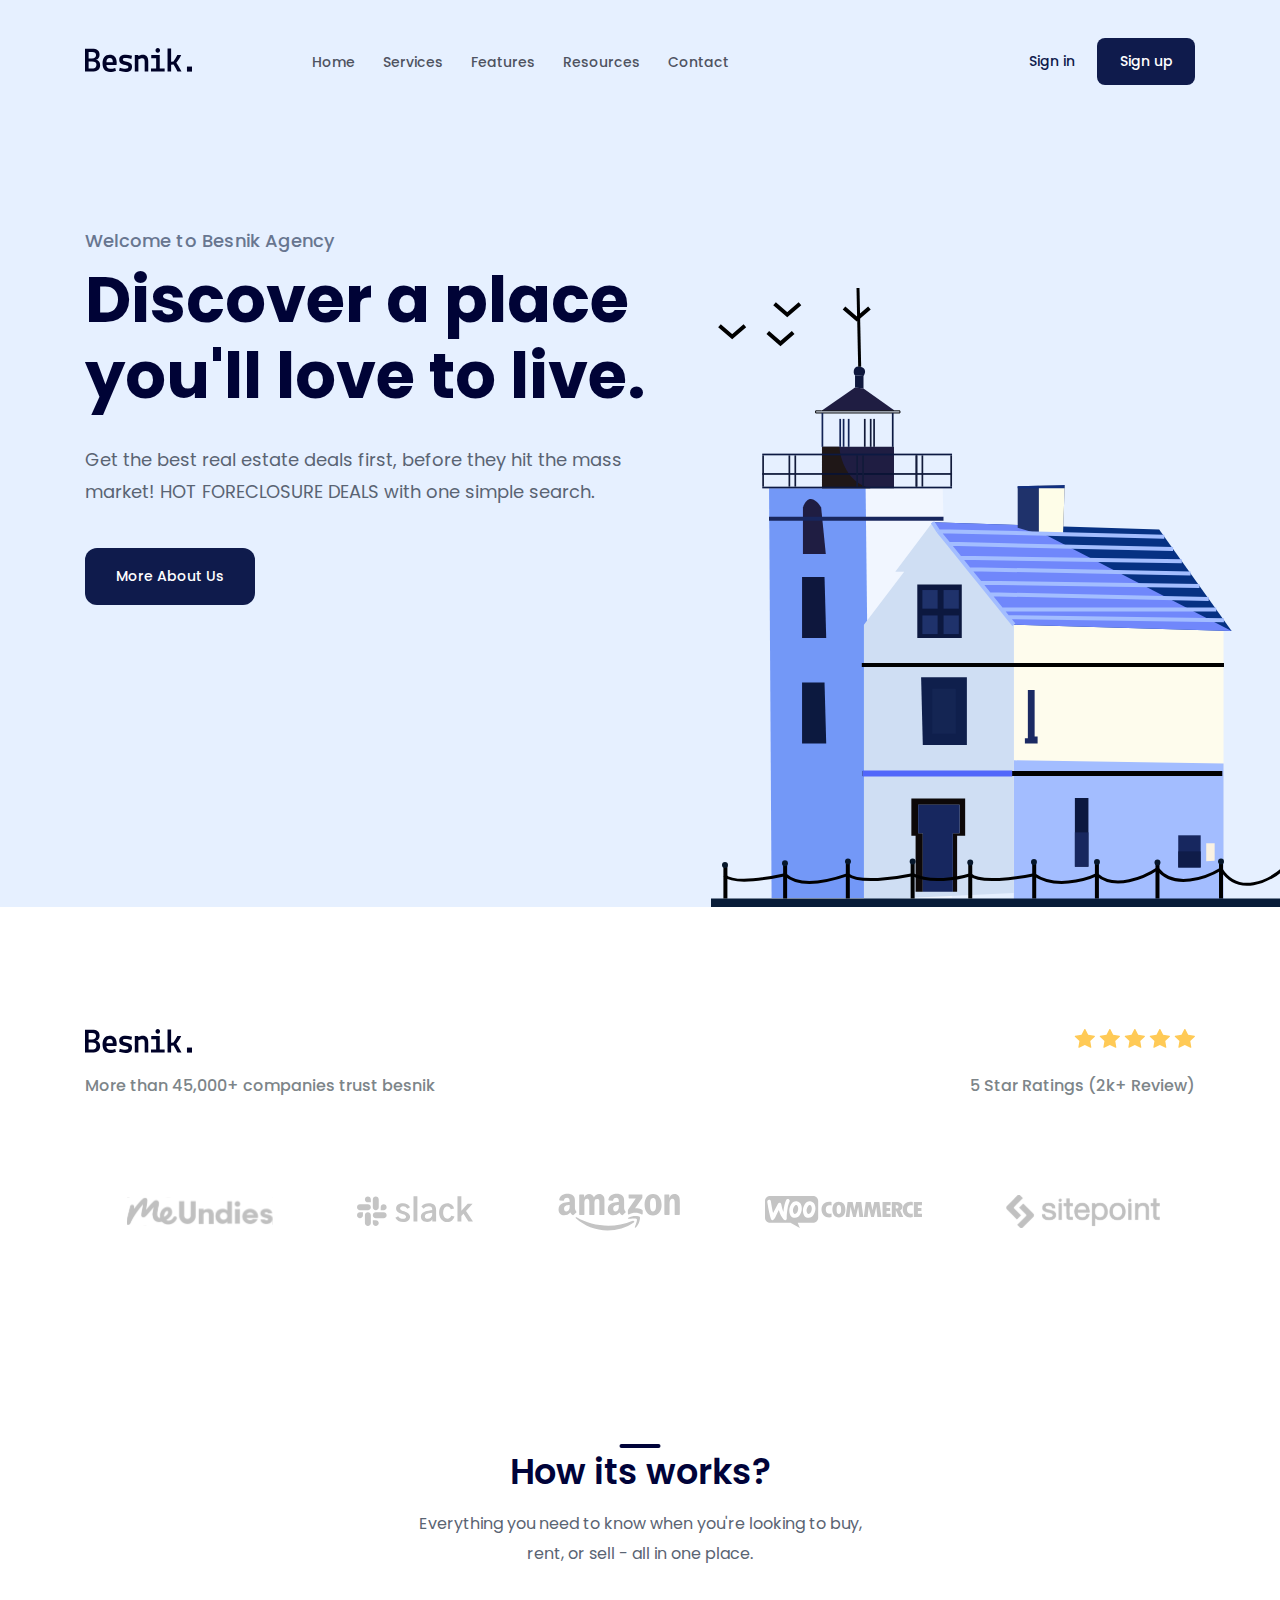
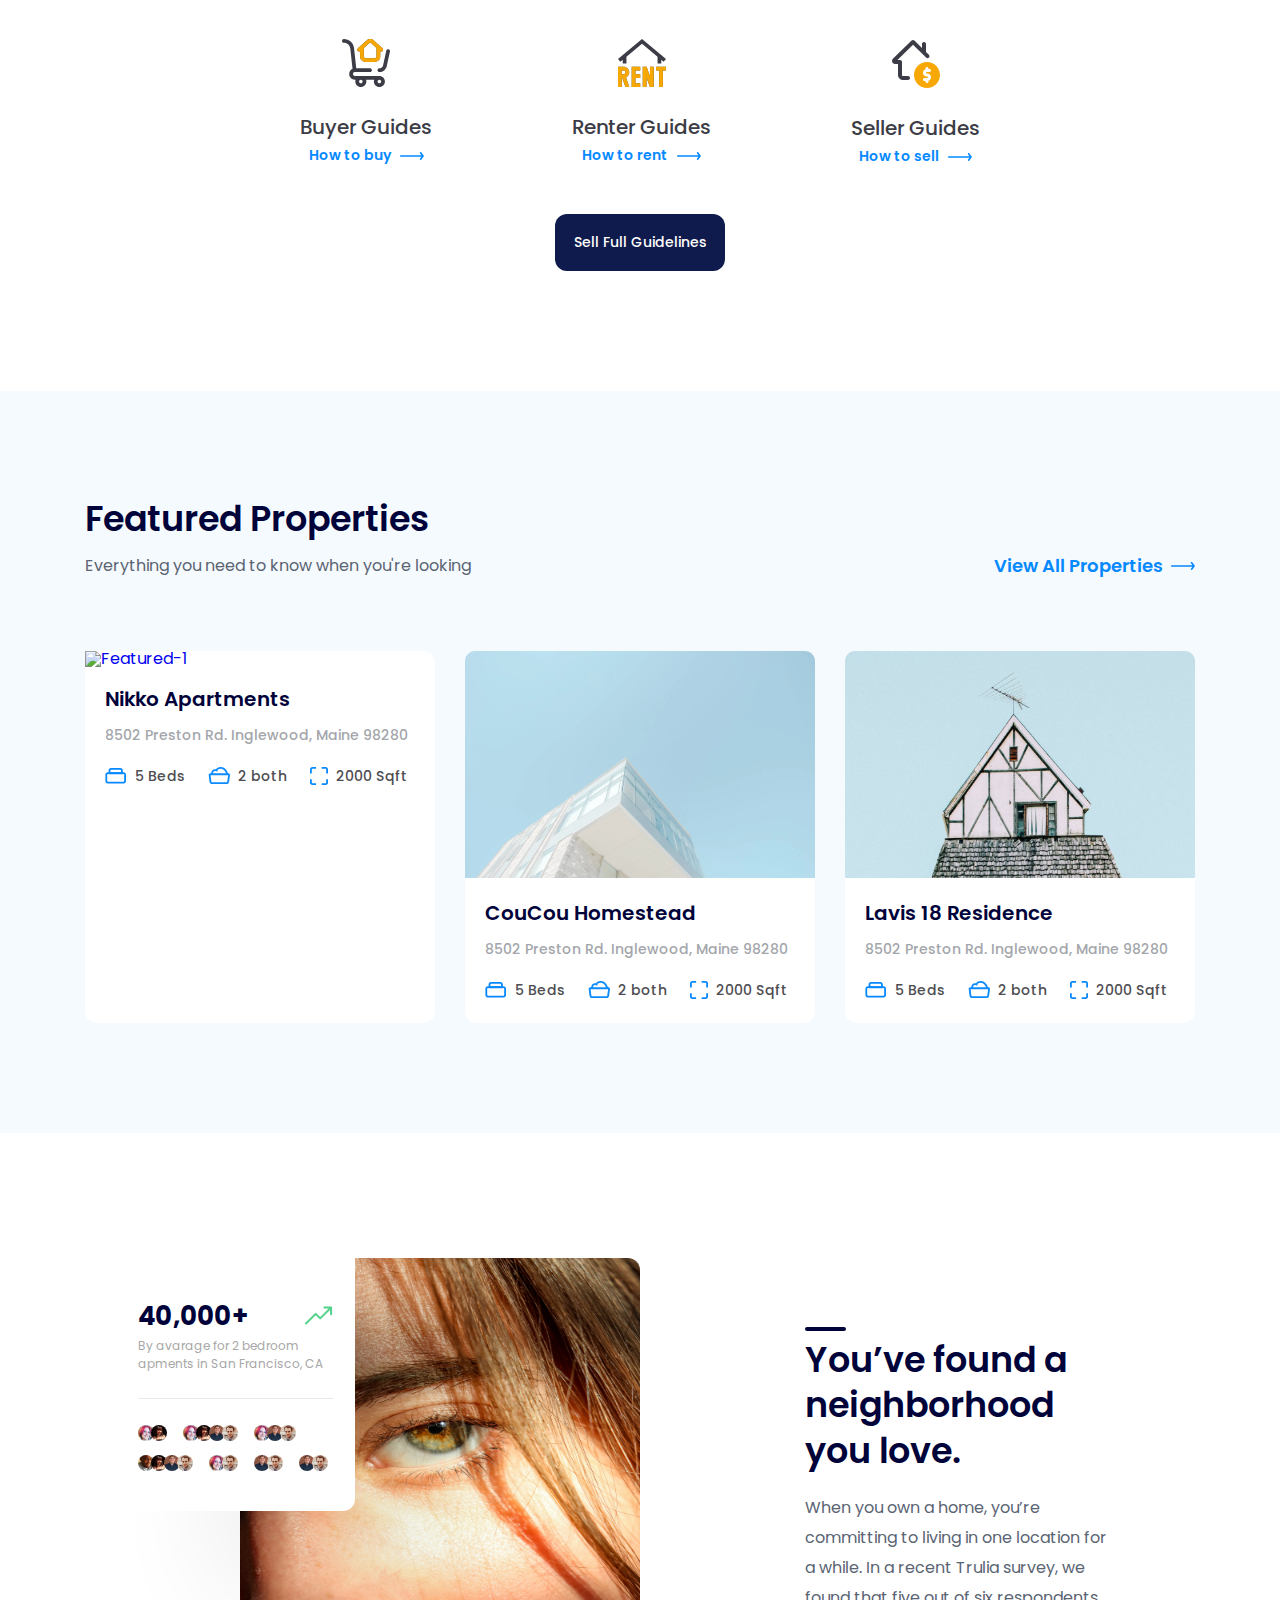
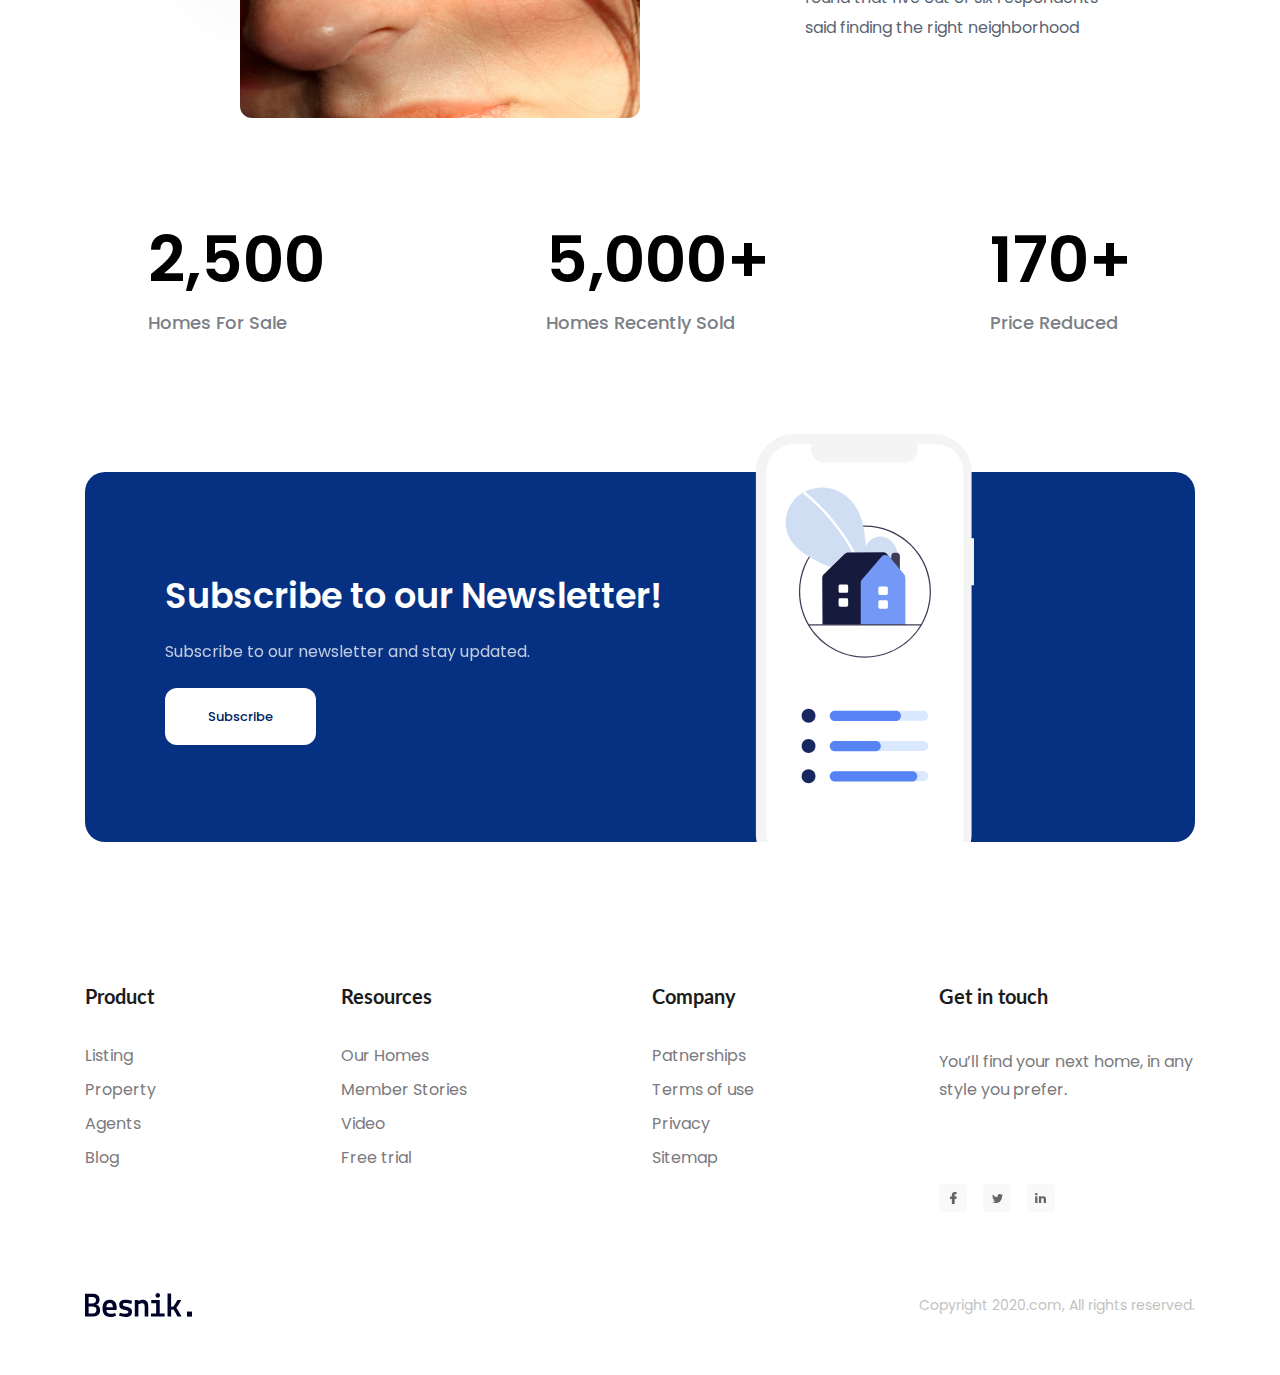
==== commit 5e60acdf: "Fix Navbar Bug" ====
--- a/index.html
+++ b/index.html
@@ -13,7 +13,7 @@
     <link rel="stylesheet" href="./assets/css/styles.css">
 </head>
 <body>  
-    <main >
+    <main id="home">
         <header class="fix-header">
             <div class="content">
                 <!-- Navbar  -->
@@ -22,11 +22,11 @@
                     <a href="/"><img src="./assets/imgs/Logo.svg" alt="Bensik."><a >
                     <!-- Navigation  -->
                     <ul>
-                        <li><a href="#!">Home</a></li>
-                        <li><a href="#!">Features</a></li>
-                        <li><a href="#!">Services</a></li>
-                        <li><a href="#!">Resources</a></li>
-                        <li><a href="#!">Contact</a></li>
+                        <li><a href="#home">Home</a></li>
+                        <li><a href="#services">Services</a></li>
+                        <li><a href="#features">Features</a></li>
+                        <li><a href="#resources">Resources</a></li>
+                        <li><a href="#contact">Contact</a></li>
                     </ul>
                     <!-- Action  -->
                     <div class="actions">
@@ -93,7 +93,7 @@
             </div>
         </div>
         <!-- Guides  -->
-        <div class="guides">
+        <div id="services" class="guides">
             <div class="content">
                 <h2 class="sub-title">How its works?</h2>
                 <p class="desc">Everything you need to know when you're looking to buy, rent, or sell - all in one place.</p>
@@ -130,7 +130,7 @@
             </div>
         </div>
         <!-- Featured  -->
-        <div class="featured">
+        <div id="features" class="featured">
             <div class="content">
                 <header>
                     <h2 class="sub-title">Featured Properties</h2>
@@ -207,7 +207,7 @@
             </div>
         </div>  
         <!-- Stats  -->
-        <div class="stats">
+        <div id="resources" class="stats">
             <div class="content">
                 <div class="row">
                     <div class="img-block">
@@ -297,7 +297,7 @@
             </div>
         </div>
         <!-- Subscription  -->
-        <div class="subscription">
+        <div id="contact" class="subscription">
             <div class="content">
                 <div class="body">
                     <div class="info">
--- a/assets/css/styles.css
+++ b/assets/css/styles.css
@@ -4,6 +4,11 @@
 
 :root {
     --primary-color: #0F1B4C;
+}
+
+html,
+body {
+    scroll-behavior: smooth;
 }
 
 html {
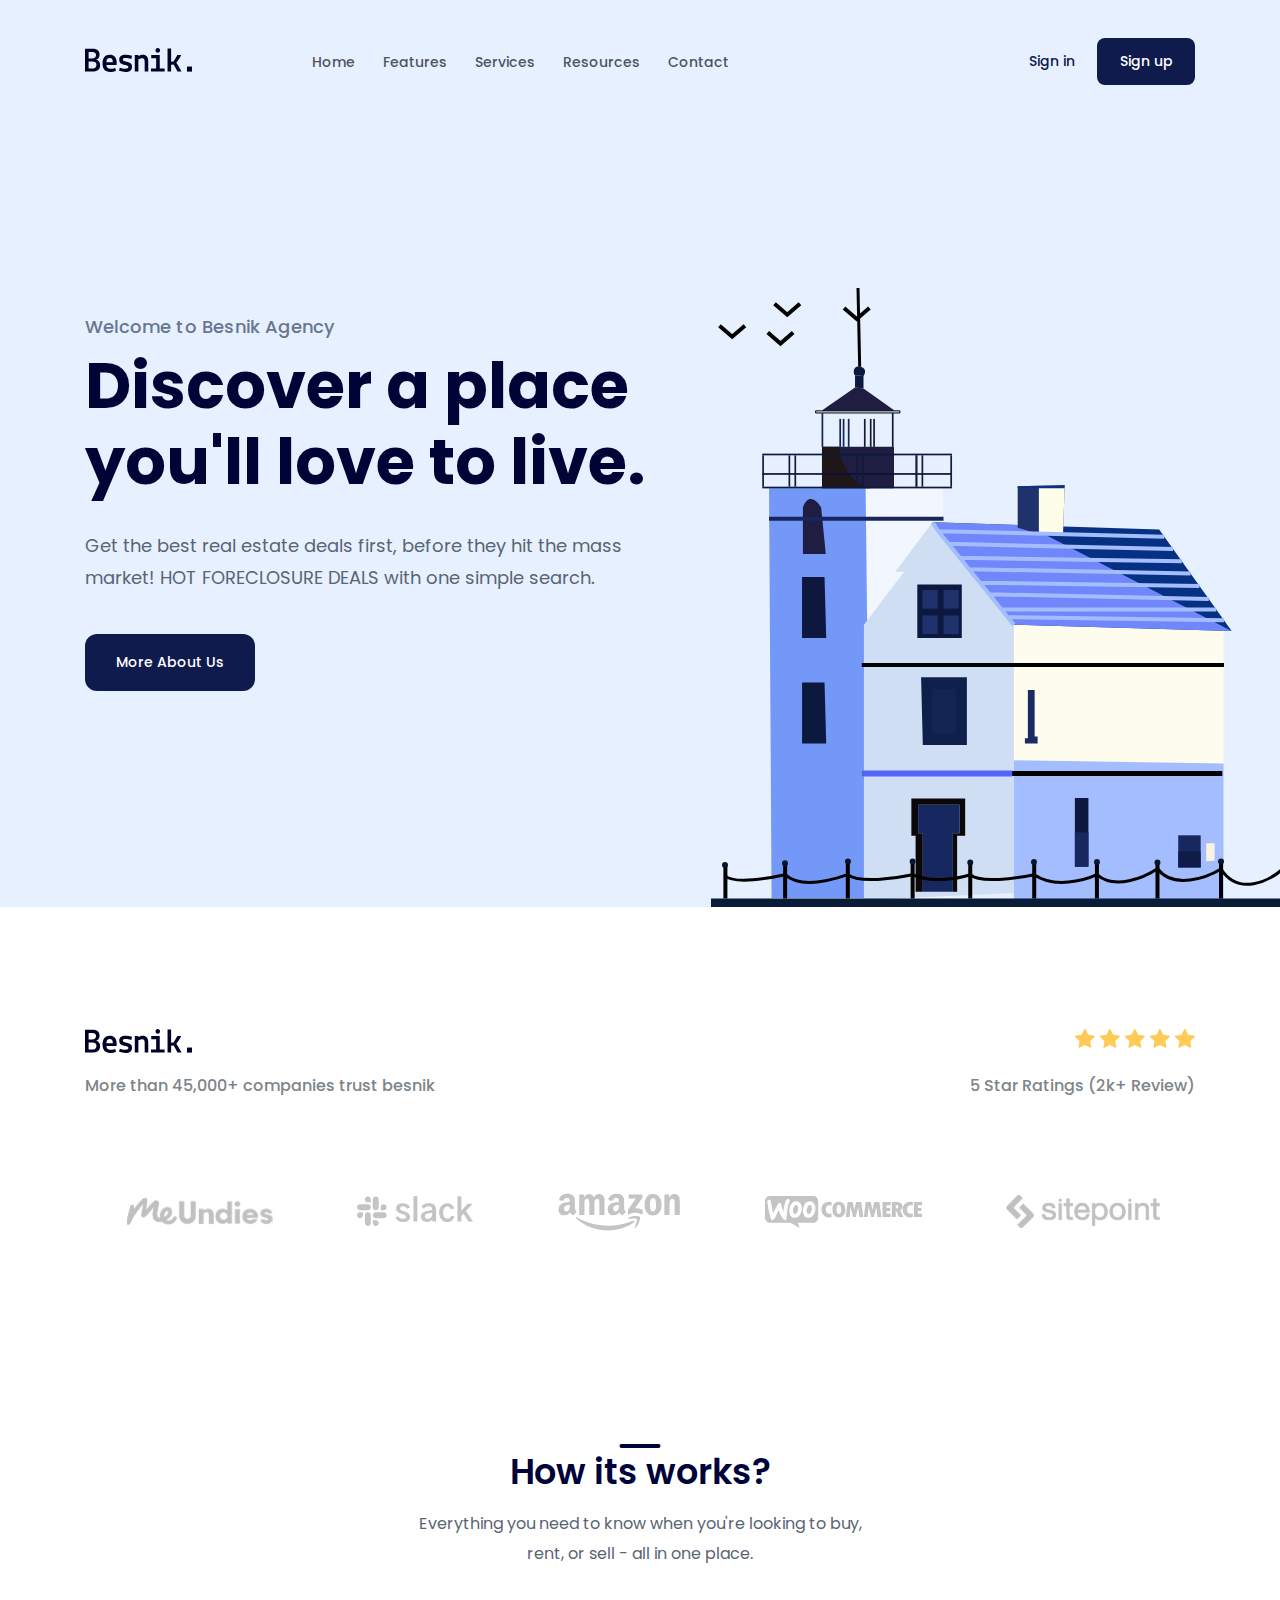
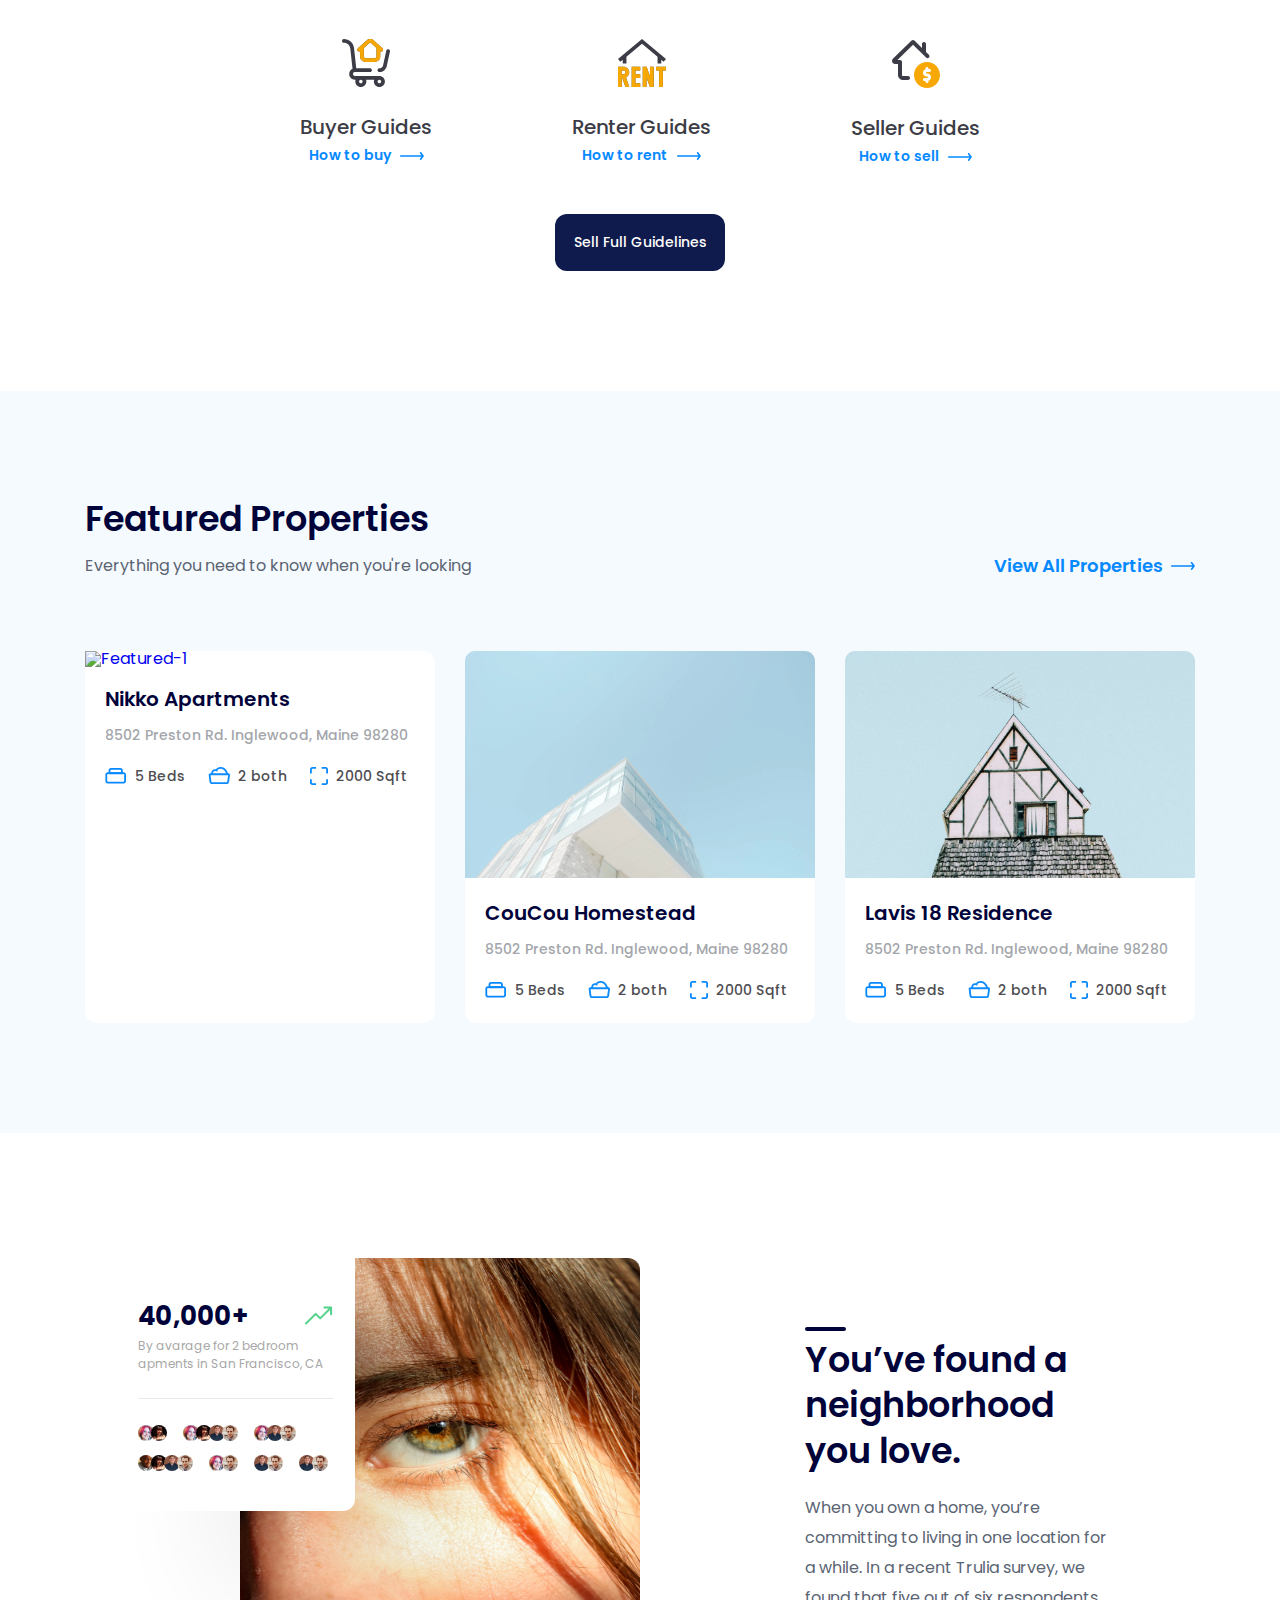
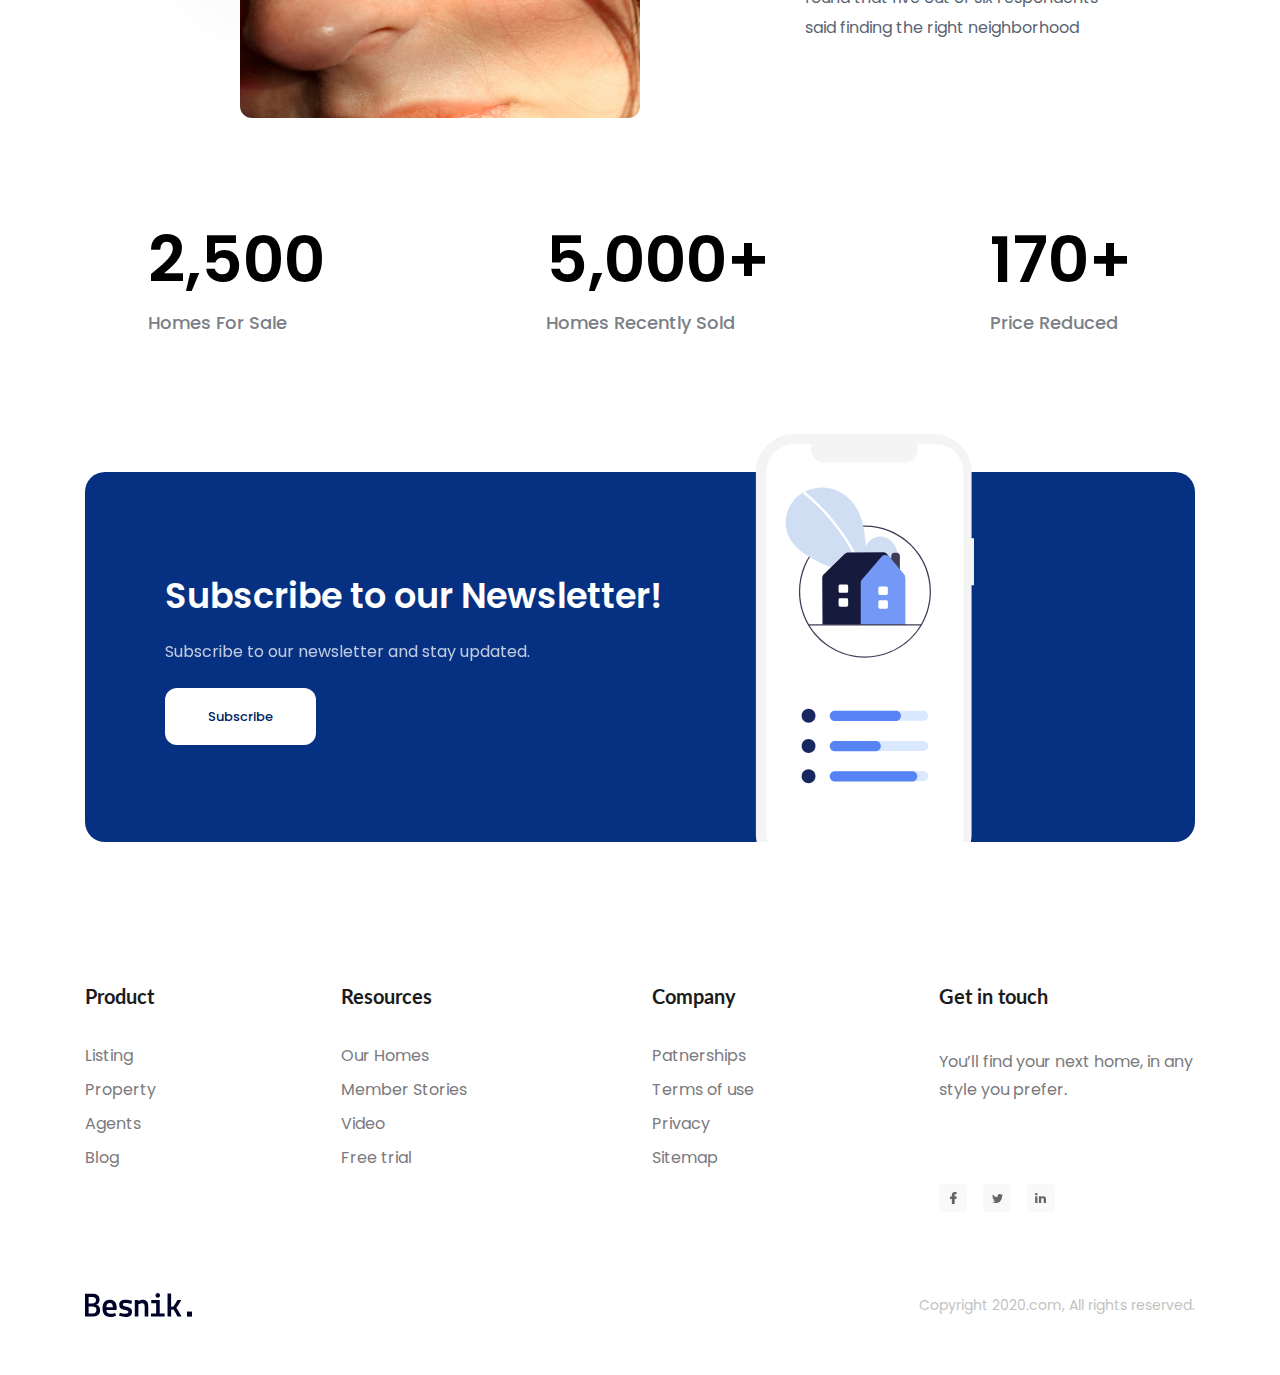
==== commit 56dc7c54: "Hero center" ====
--- a/index.html
+++ b/index.html
@@ -23,8 +23,8 @@
                     <!-- Navigation  -->
                     <ul>
                         <li><a href="#home">Home</a></li>
+                        <li><a href="#features">Features</a></li>
                         <li><a href="#services">Services</a></li>
-                        <li><a href="#features">Features</a></li>
                         <li><a href="#resources">Resources</a></li>
                         <li><a href="#contact">Contact</a></li>
                     </ul>
@@ -39,7 +39,6 @@
         <!-- Hero  -->
         <div class="hero-wrap">
             <div class="content">
-                <div class="hero">
                     <div class="info">
                         <p class="sub-title">Welcome to Besnik Agency</p>
                         <h1 class="title">Discover a place you'll love to live.</h1>
@@ -49,7 +48,6 @@
                         <a href="#!" class="btn hero-cta">More About Us</a>
                     </div>
                     <img src="./assets/imgs/Hero.svg" alt="Discover a place you'll love to live." class="hero-img">
-                </div>
             </div>
         </div>
         <!-- Clients  -->
--- a/assets/css/styles.css
+++ b/assets/css/styles.css
@@ -69,6 +69,7 @@
     position: relative;
     background: #E6F0FF;
     display: flex;
+    justify-content: center;
     flex-direction: column;
     height: calc(100vh - 90px);
 }
@@ -113,15 +114,11 @@
 
 /* Hero  */
 
-.hero {
-    margin-top: 130px;
-}
-
-.hero .info {
+.hero-wrap .info {
     width: 51%;
 }
 
-.hero .sub-title {
+.hero-wrap .sub-title {
     font-weight: 500;
     font-size: 1.8rem;
     line-height: 1.5;
@@ -129,7 +126,7 @@
     color: #687690;
 }
 
-.hero .title {
+.hero-wrap .title {
     margin-top: 8px;
     font-weight: 700;
     font-size: 6.4rem;
@@ -137,7 +134,7 @@
     color: #000336;
 }
 
-.hero .desc {
+.hero-wrap .desc {
     margin-top: 30px;
     font-weight: 400;
     font-size: 1.8rem;
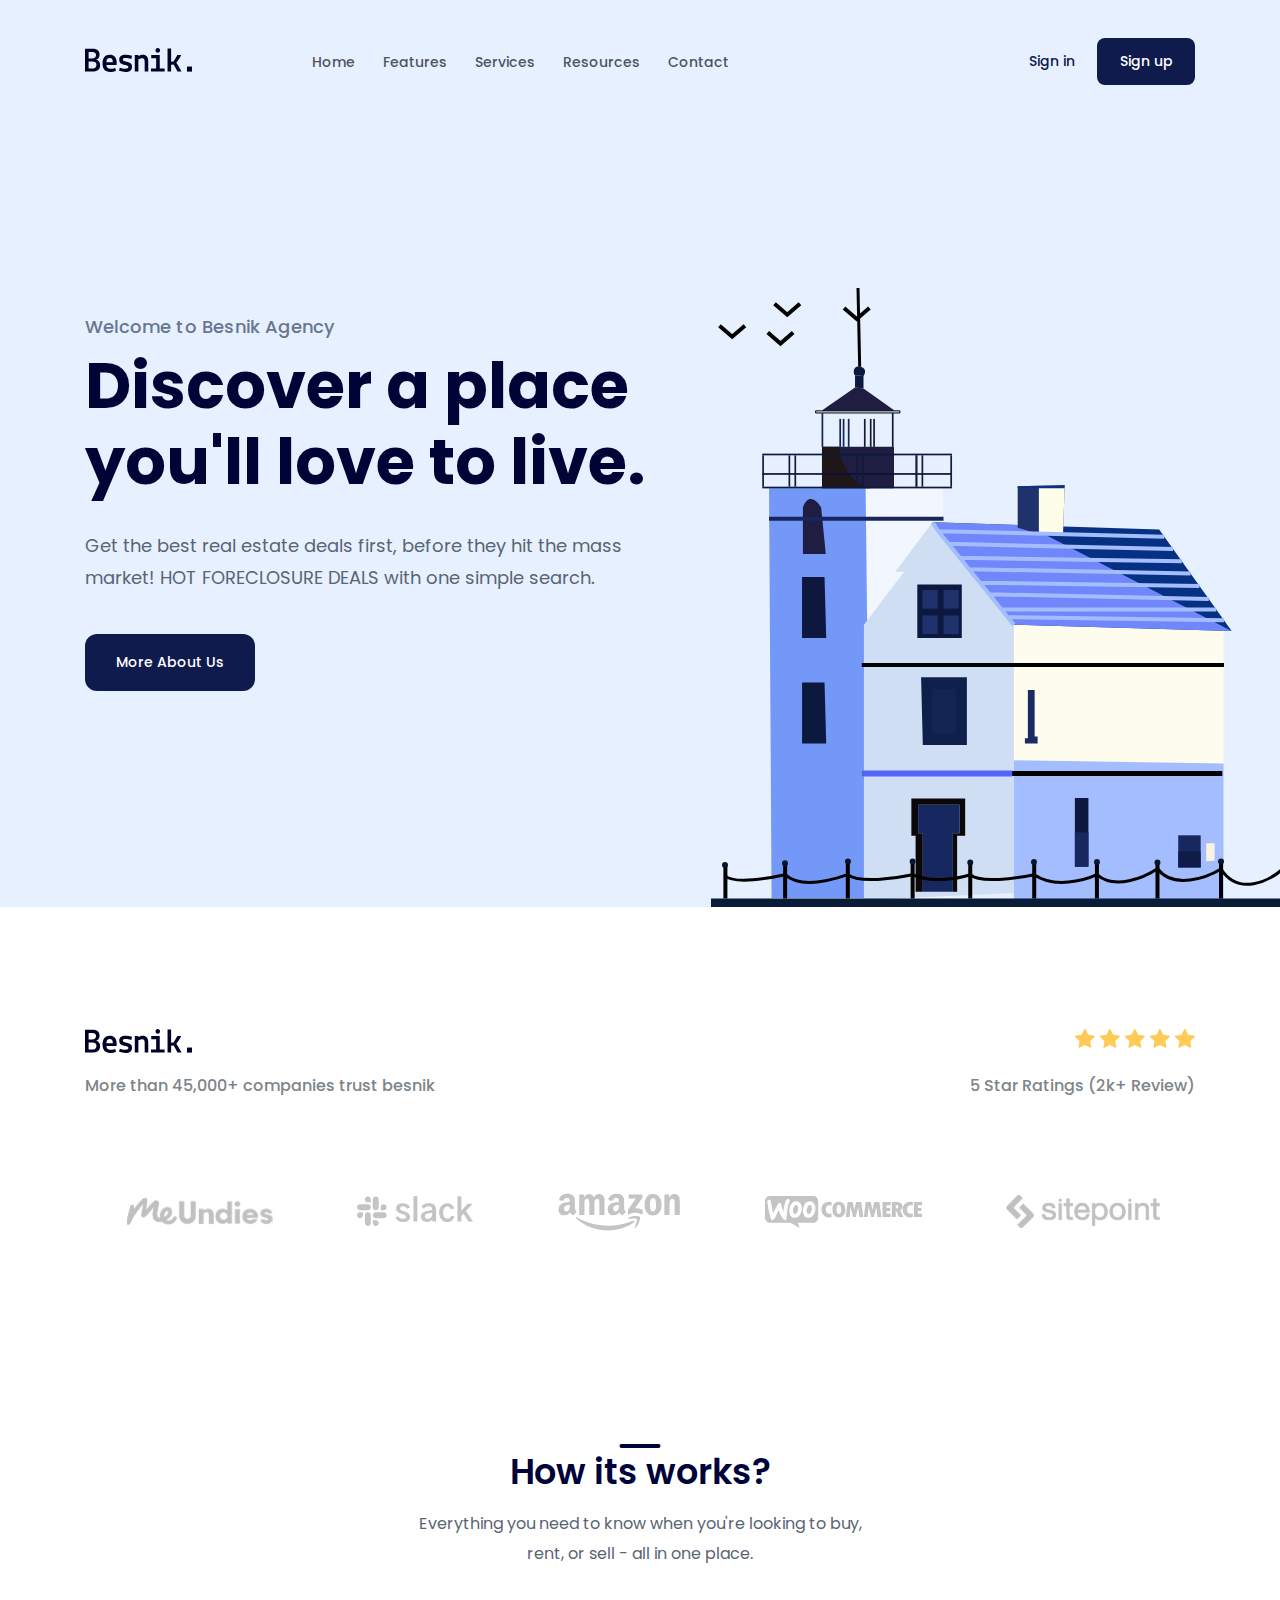
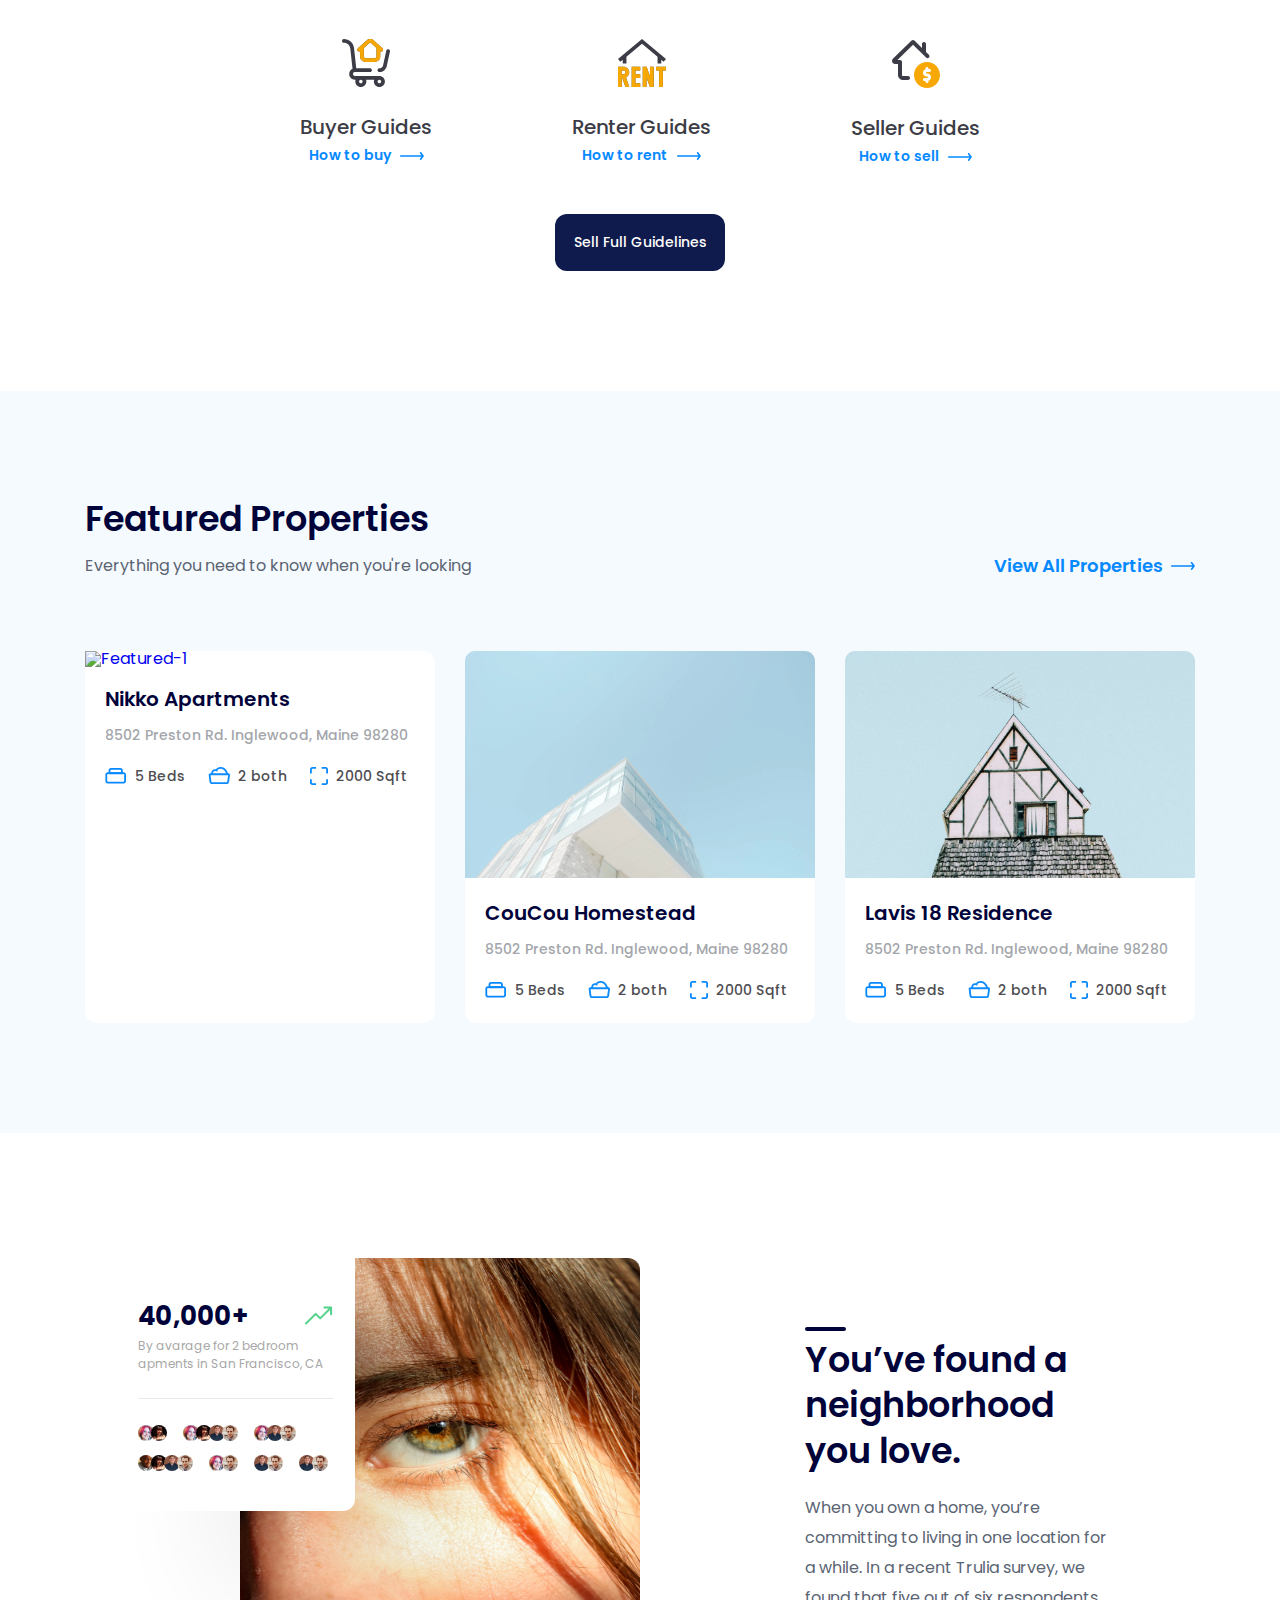
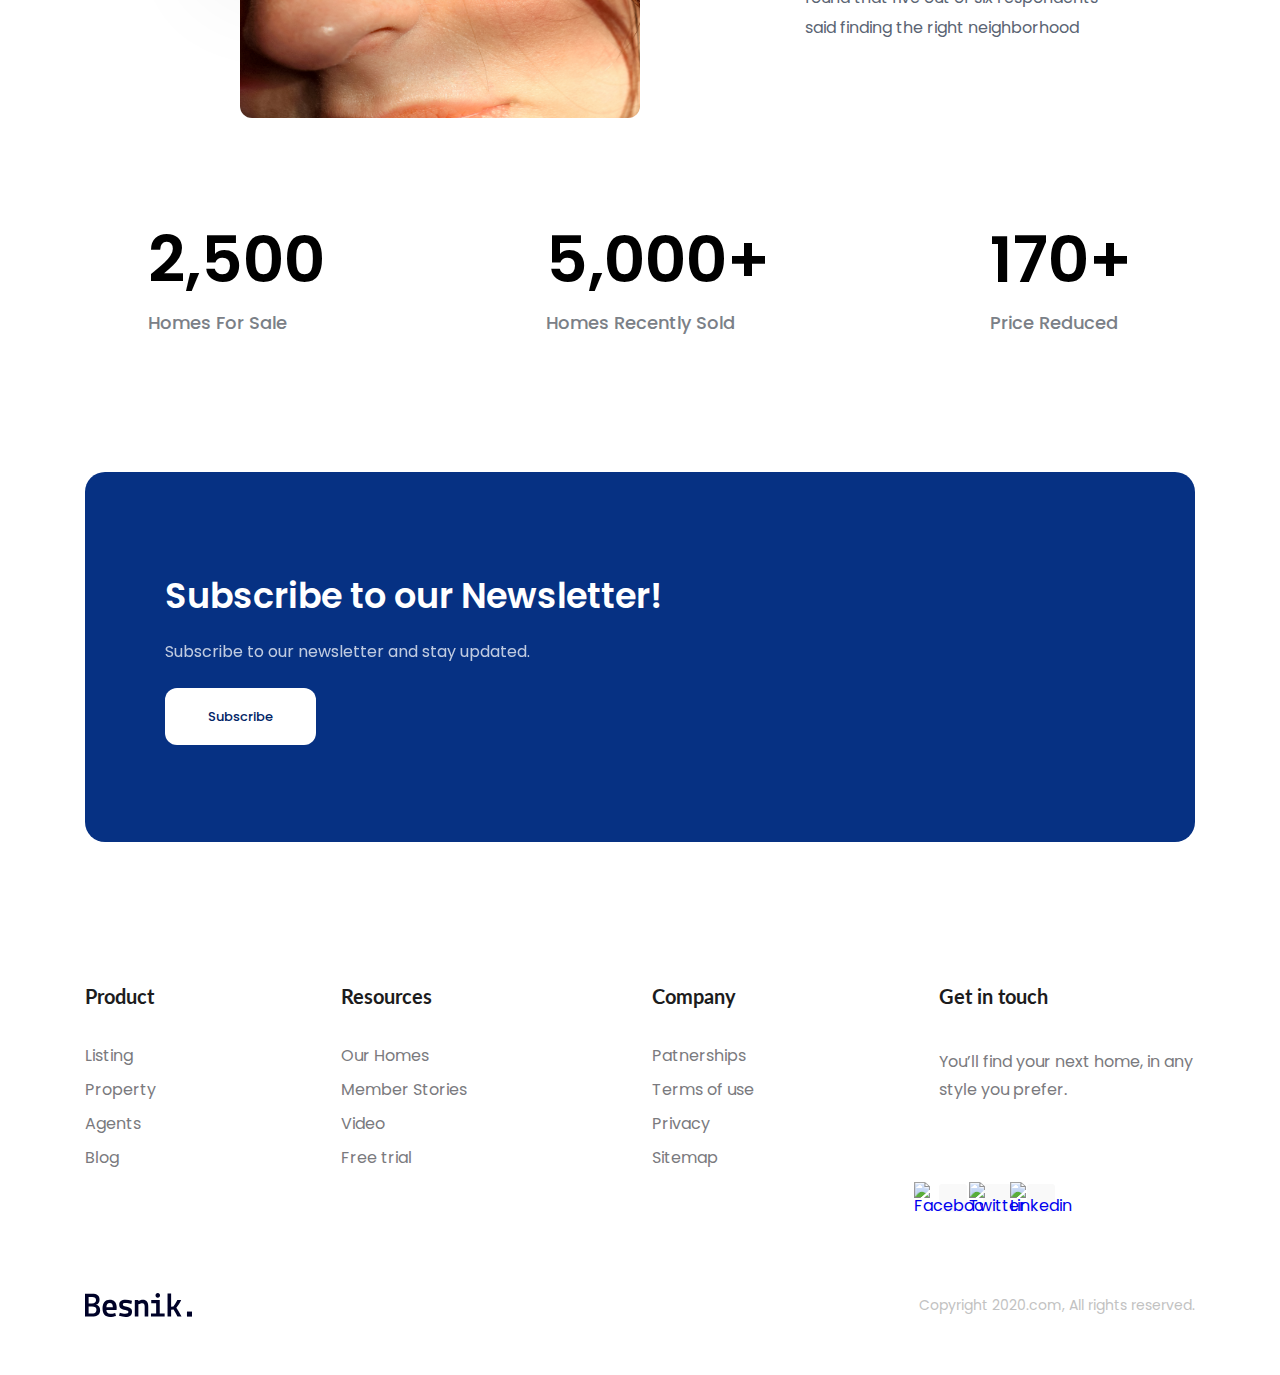
==== commit 8e50924b: "Update Favicon" ====
--- a/index.html
+++ b/index.html
@@ -11,31 +11,52 @@
     <link rel="stylesheet" href="./assets/css/reset.css">
     <link href="https://fonts.googleapis.com/css2?family=Poppins:wght@500&display=swap" rel="stylesheet">
     <link rel="stylesheet" href="./assets/css/styles.css">
+
+    <!-- Favicon  -->
+    <link rel="apple-touch-icon" sizes="57x57" href="./assets/favicon/android-icon-57x57.png">
+    <link rel="apple-touch-icon" sizes="60x60" href="./assets/favicon/apple-icon-60x60.png">
+    <link rel="apple-touch-icon" sizes="72x72" href="./assets/favicon/apple-icon-72x72.png">
+    <link rel="apple-touch-icon" sizes="76x76" href="./assets/favicon/apple-icon-76x76.png">
+    <link rel="apple-touch-icon" sizes="114x114" href="./assets/favicon/apple-icon-114x114.png">
+    <link rel="apple-touch-icon" sizes="120x120" href="./assets/favicon/apple-icon-120x120.png">
+    <link rel="apple-touch-icon" sizes="144x144" href="./assets/favicon/apple-icon-144x144.png">
+    <link rel="apple-touch-icon" sizes="152x152" href="./assets/favicon/apple-icon-152x152.png">
+    <link rel="apple-touch-icon" sizes="180x180" href="./assets/favicon/apple-icon-180x180.png">
+    <link rel="icon" type="image/png" sizes="192x192"  href="./assets/favicon/android-icon-192x192.png">
+    <link rel="icon" type="image/png" sizes="32x32" href="./assets/favicon/favicon-32x32.png">
+    <link rel="icon" type="image/png" sizes="96x96" href="./assets/favicon/favicon-96x96.png">
+    <link rel="icon" type="image/png" sizes="16x16" href="./assets/favicon/favicon-16x16.png">
+    <link rel="manifest" href="./assets/favicon/manifest.json">
+    <meta name="msapplication-TileColor" content="#ffffff">
+    <meta name="msapplication-TileImage" content="./assets/favicon/ms-icon-144x144.png">
+    <meta name="theme-color" content="#ffffff">
+
 </head>
 <body>  
+    <!-- Header  -->
+    <header class="fix-header">
+                <div class="content">
+                    <!-- Navbar  -->
+                    <nav class="navbar">
+                        <!-- Logo -->
+                        <a href="/"><img src="./assets/imgs/Logo.svg" alt="Bensik."><a >
+                        <!-- Navigation  -->
+                        <ul>
+                            <li><a href="#home">Home</a></li>
+                            <li><a href="#features">Features</a></li>
+                            <li><a href="#services">Services</a></li>
+                            <li><a href="#resources">Resources</a></li>
+                            <li><a href="#contact">Contact</a></li>
+                        </ul>
+                        <!-- Action  -->
+                        <div class="actions">
+                            <a href="#!" class="action-link">Sign in</a>
+                            <a href="#!" class="btn action-btn">Sign up</a>
+                        </div>
+                    </nav>
+                </div>
+    </header>
     <main id="home">
-        <header class="fix-header">
-            <div class="content">
-                <!-- Navbar  -->
-                <nav class="navbar">
-                    <!-- Logo -->
-                    <a href="/"><img src="./assets/imgs/Logo.svg" alt="Bensik."><a >
-                    <!-- Navigation  -->
-                    <ul>
-                        <li><a href="#home">Home</a></li>
-                        <li><a href="#features">Features</a></li>
-                        <li><a href="#services">Services</a></li>
-                        <li><a href="#resources">Resources</a></li>
-                        <li><a href="#contact">Contact</a></li>
-                    </ul>
-                    <!-- Action  -->
-                    <div class="actions">
-                        <a href="#!" class="action-link">Sign in</a>
-                        <a href="#!" class="btn action-btn">Sign up</a>
-                    </div>
-                </nav>
-            </div>
-        </header>
         <!-- Hero  -->
         <div class="hero-wrap">
             <div class="content">
@@ -307,8 +328,9 @@
                 </div>
             </div>
         </div>
-        <!-- Footer  -->
-        <footer class="footer">
+    </main>
+    <!-- Footer  -->
+    <footer class="footer">
             <div class="content">
                 <div class="row row-top">
                     <!-- Product conlumn  -->
@@ -389,7 +411,6 @@
                     <p class="copyright">Copyright 2020.com, All rights reserved.</p>
                 </div>
             </div>
-        </footer>
-    </main>
+    </footer>
 </body>
 </html>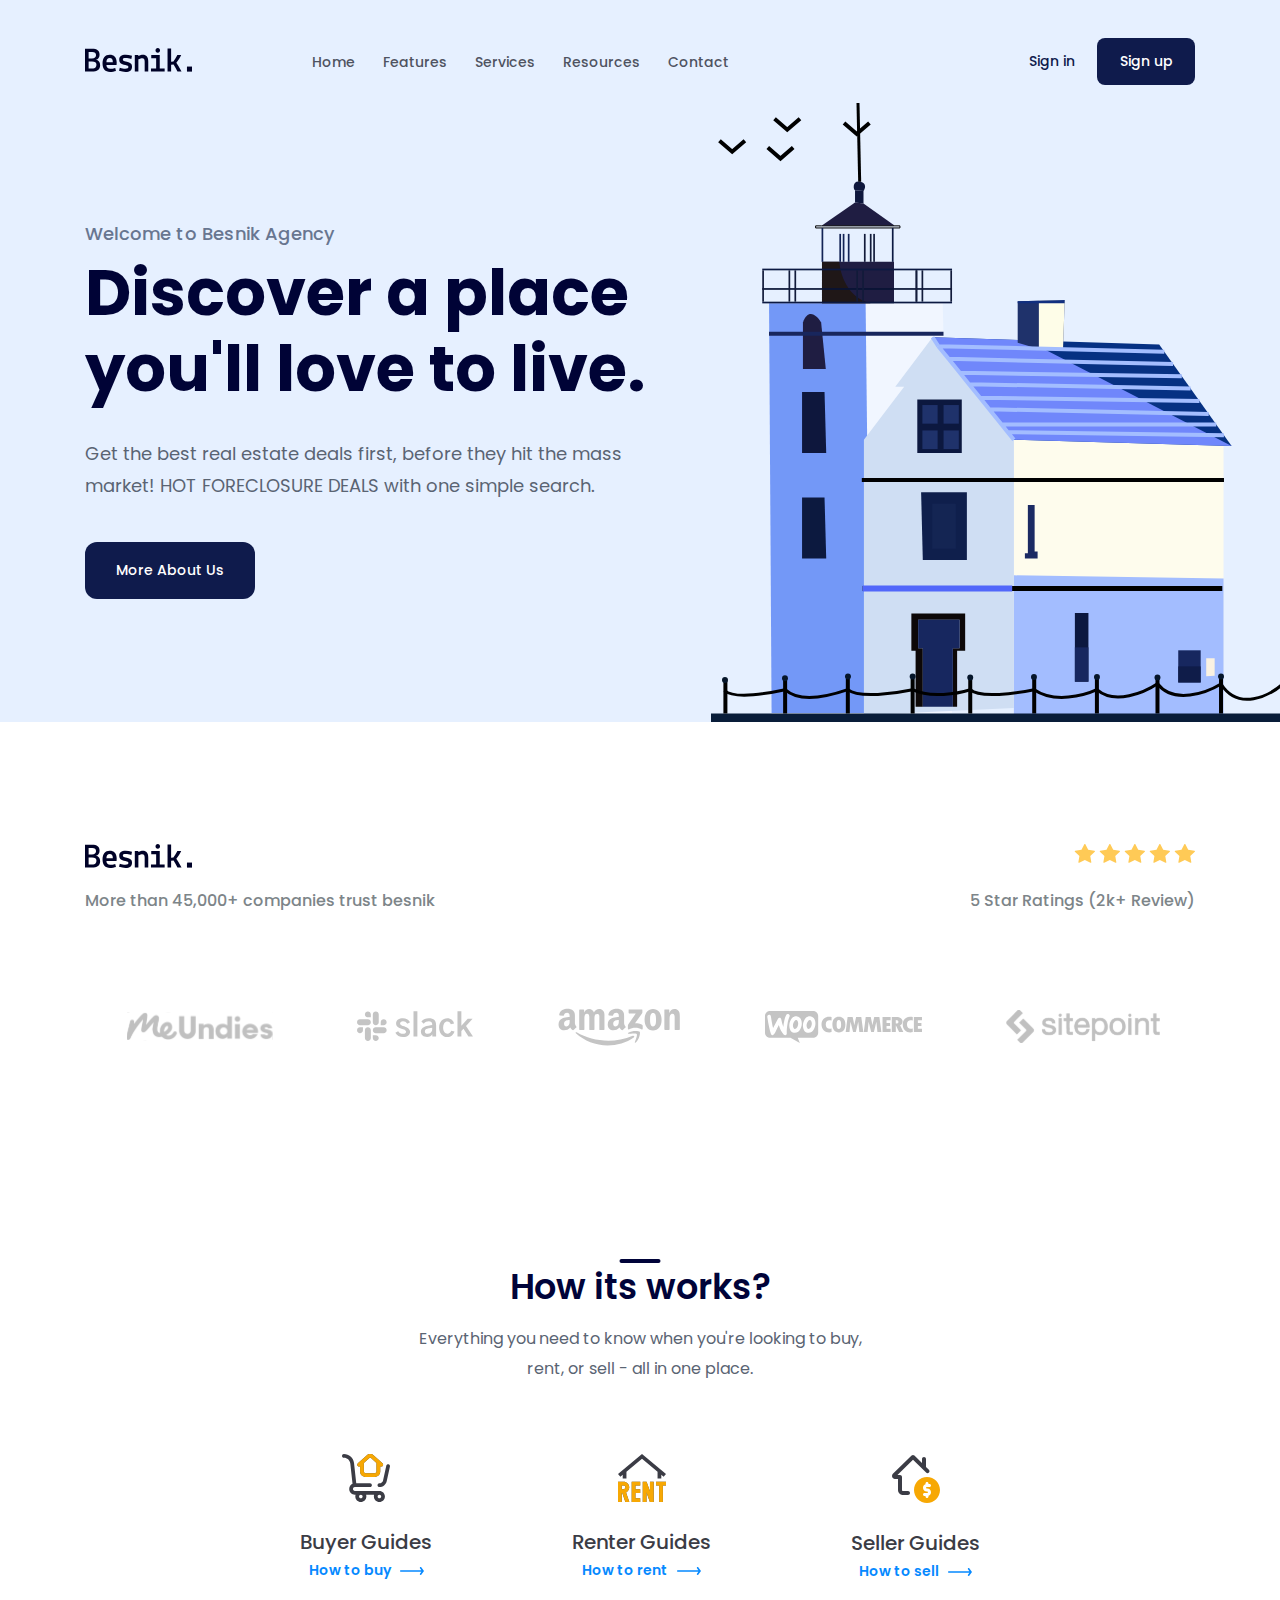
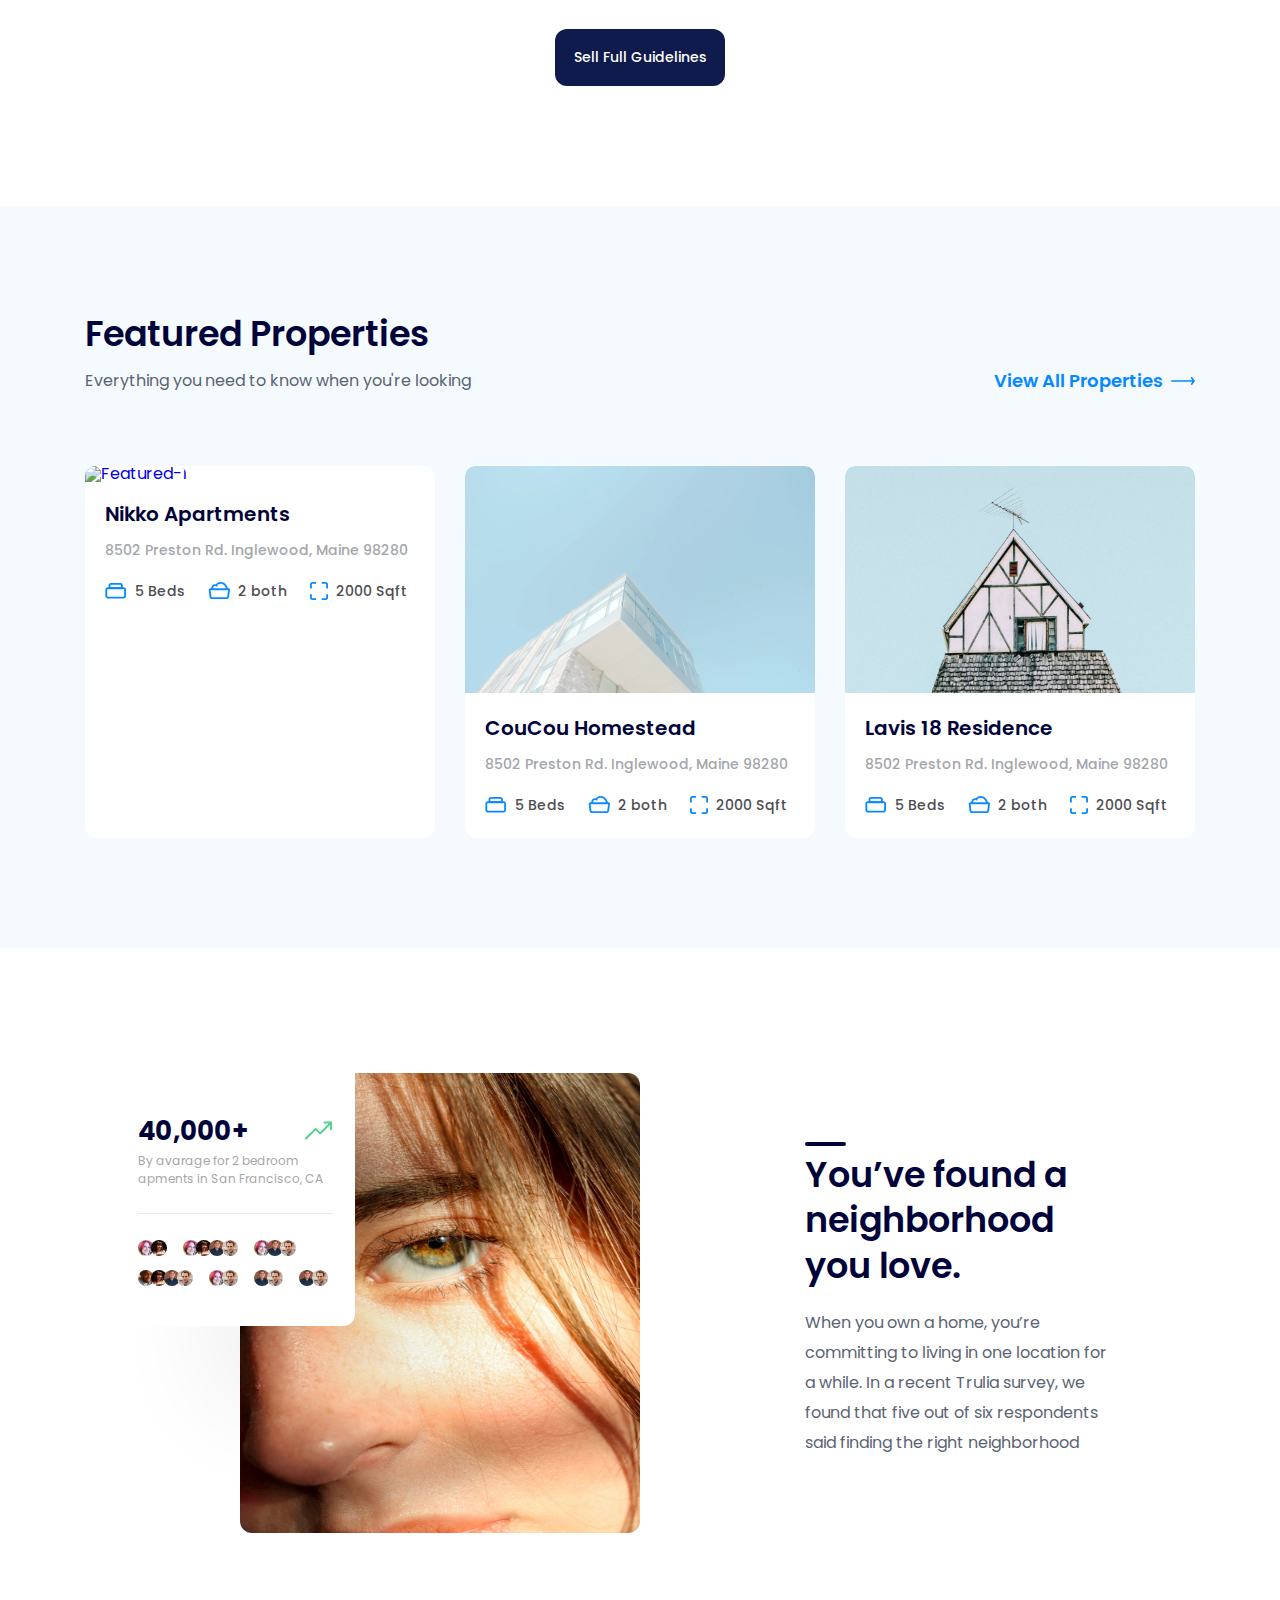
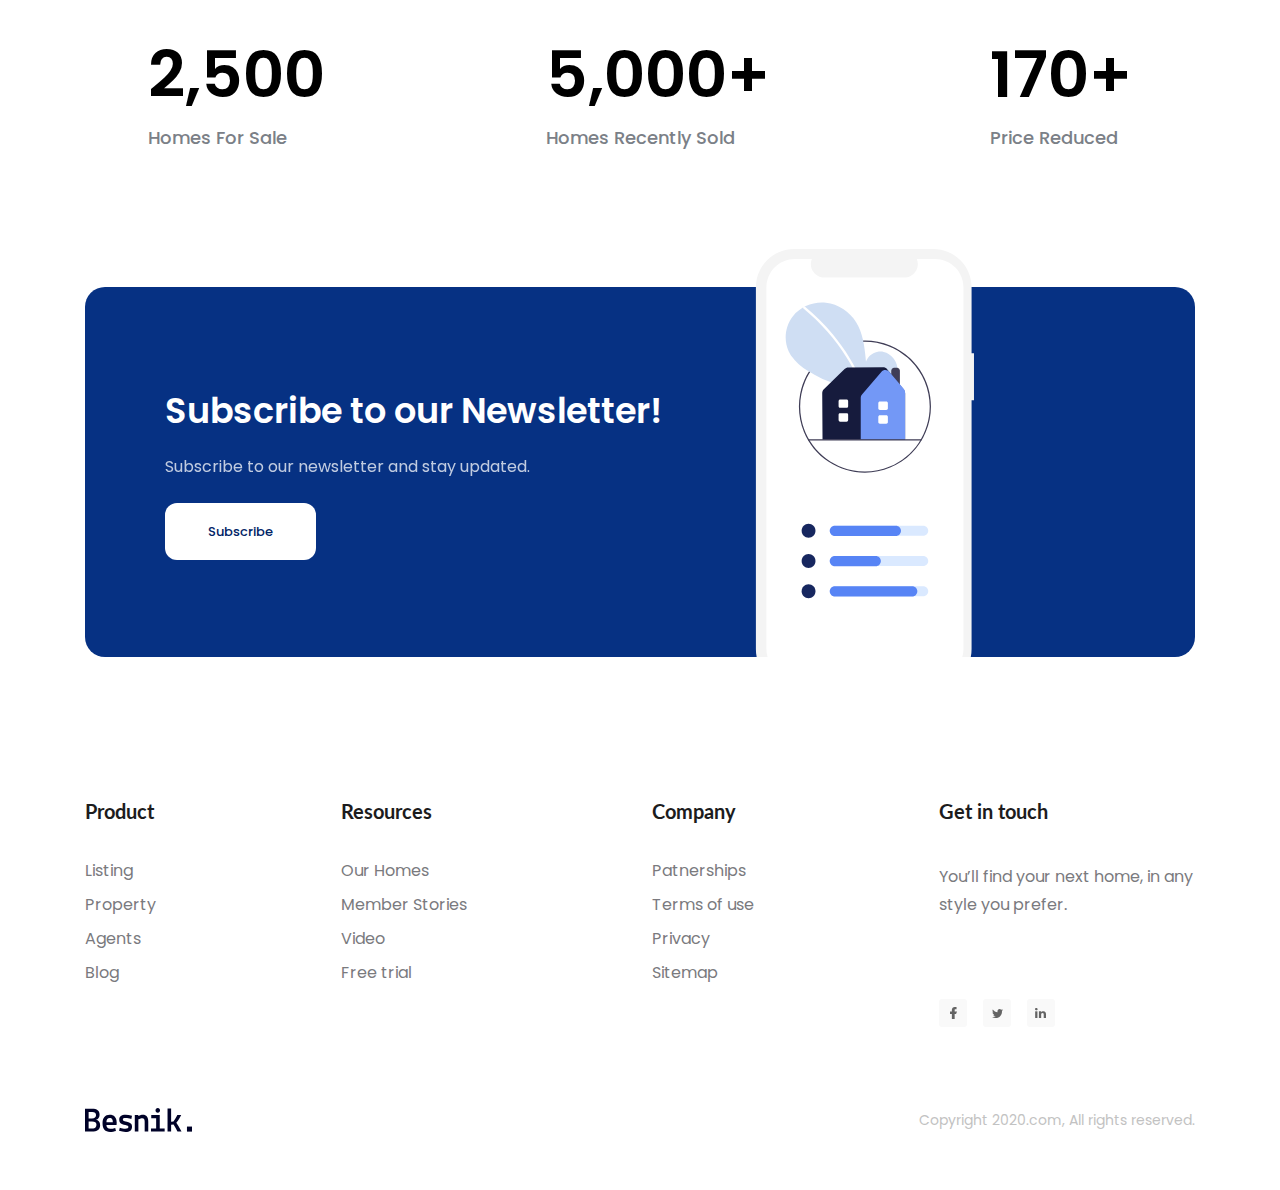
==== commit a16a9c1b: "FinalUpdate-Responsive" ====
--- a/index.html
+++ b/index.html
@@ -11,6 +11,7 @@
     <link rel="stylesheet" href="./assets/css/reset.css">
     <link href="https://fonts.googleapis.com/css2?family=Poppins:wght@500&display=swap" rel="stylesheet">
     <link rel="stylesheet" href="./assets/css/styles.css">
+    <link rel="stylesheet" href="./assets/css/responsive.css">
 
     <!-- Favicon  -->
     <link rel="apple-touch-icon" sizes="57x57" href="./assets/favicon/android-icon-57x57.png">
@@ -33,20 +34,26 @@
 
 </head>
 <body>  
-    <!-- Header  -->
+    <!-- PC Header  -->
     <header class="fix-header">
                 <div class="content">
                     <!-- Navbar  -->
                     <nav class="navbar">
+                        <!-- Tablet/mobile menu -->
+                        <label for="menu-checkbox" class="toggle-menu">
+                            <svg xmlns="http://www.w3.org/2000/svg" height="1em" viewBox="0 0 448 512"><path fill="currentColor" d="M0 96C0 78.3 14.3 64 32 64H416c17.7 0 32 14.3 32 32s-14.3 32-32 32H32C14.3 128 0 113.7 0 96zM0 256c0-17.7 14.3-32 32-32H416c17.7 0 32 14.3 32 32s-14.3 32-32 32H32c-17.7 0-32-14.3-32-32zM448 416c0 17.7-14.3 32-32 32H32c-17.7 0-32-14.3-32-32s14.3-32 32-32H416c17.7 0 32 14.3 32 32z"/></svg>
+                        </label>
                         <!-- Logo -->
-                        <a href="/"><img src="./assets/imgs/Logo.svg" alt="Bensik."><a >
+                        <a href="/"><img class="logo" src="./assets/imgs/Logo.svg" alt="Bensik."><a >
                         <!-- Navigation  -->
-                        <ul>
+                        <ul id="pc-nav">
                             <li><a href="#home">Home</a></li>
                             <li><a href="#features">Features</a></li>
                             <li><a href="#services">Services</a></li>
                             <li><a href="#resources">Resources</a></li>
                             <li><a href="#contact">Contact</a></li>
+                            <li class="show-on-mobile separate"><a href="#!">Sign in</a></li>
+                            <li class="show-on-mobile"><a href="#!">Sign up</a></li>
                         </ul>
                         <!-- Action  -->
                         <div class="actions">
@@ -56,6 +63,31 @@
                     </nav>
                 </div>
     </header>
+
+    <!-- Tablet/mobile header -->
+    <header class="mobile-header">
+        <input type="checkbox" name="" id="menu-checkbox" class="menu-checkbox" hidden>
+
+        <!-- Overlay -->
+        <label for="menu-checkbox" class="menu-overlay"></label>
+
+        <!-- Menu content -->
+        <div class="menu-drawer">
+            <!-- Logo -->
+            <a href="/"><img src="./assets/imgs/Logo.svg" alt="Bensik."><a ></a>
+            <!-- Navigation  -->
+            <ul id="mobile-nav">
+                <script>
+                    const pcNav = document.querySelector("#pc-nav");
+                    const mobileNav = document.querySelector("#mobile-nav");
+                    // Copy from PC nav -> Mobile Nav
+                    mobileNav.innerHTML = pcNav.innerHTML;
+                </script>
+            </ul>
+        </div>
+    </header>
+
+
     <main id="home">
         <!-- Hero  -->
         <div class="hero-wrap">
--- a/assets/css/styles.css
+++ b/assets/css/styles.css
@@ -1,657 +1,658 @@
 * {
-    box-sizing: border-box;
+  box-sizing: border-box;
 }
 
 :root {
-    --primary-color: #0F1B4C;
+  --primary-color: #0f1b4c;
 }
 
 html,
 body {
-    scroll-behavior: smooth;
+  scroll-behavior: smooth;
 }
 
 html {
-    font-size: 62.5%;
+  font-size: 62.5%;
 }
 
 body {
-    font-size: 1.6rem;
-    font-family: 'Poppins', sans-serif;
+  font-size: 1.6rem;
+  font-family: "Poppins", sans-serif;
 }
 
 /* Common  */
 a {
-    text-decoration: none;
+  text-decoration: none;
 }
 
 .btn {
-    display: inline-block;
-    min-width: 98px;
-    padding: 18px 16px;
-    background: var(--primary-color);
-    border-radius: 12px;
-    font-weight: 500;
-    font-size: 1.4rem;
-    line-height: 21px;
-    text-align: center;
-    color: #FFFFFF;
+  display: inline-block;
+  min-width: 98px;
+  padding: 18px 16px;
+  background: var(--primary-color);
+  border-radius: 12px;
+  font-weight: 500;
+  font-size: 1.4rem;
+  line-height: 21px;
+  text-align: center;
+  color: #ffffff;
 }
 
 .btn:hover {
-    opacity: 0.9;
+  opacity: 0.9;
 }
 
 .content {
-    width: 1110px;
-    max-width: calc(100% - 48px);
-    margin-left: auto;
-    margin-right: auto;
+  width: 1110px;
+  max-width: calc(100% - 48px);
+  margin-left: auto;
+  margin-right: auto;
 }
 
 .line-clamp {
-    display: -webkit-box;
-    -webkit-line-clamp: var(--line-clamp, 2);
-    -webkit-box-orient: vertical;
-    overflow: hidden;
+  display: -webkit-box;
+  -webkit-line-clamp: var(--line-clamp, 2);
+  -webkit-box-orient: vertical;
+  overflow: hidden;
 }
 
 /* ============== Header ============= */
 .fix-header {
-    background: #E6F0FF;
-    padding-top: 26px;
-    position: sticky;
-    top: -26px;
-    z-index: 1;
+  background: #e6f0ff;
+  padding-top: 26px;
+  position: sticky;
+  top: -26px;
+  z-index: 1;
 }
 
 .hero-wrap {
-    position: relative;
-    background: #E6F0FF;
-    display: flex;
-    justify-content: center;
-    flex-direction: column;
-    height: calc(100vh - 90px);
+  position: relative;
+  background: #e6f0ff;
+  display: flex;
+  justify-content: center;
+  flex-direction: column;
+  height: calc(100vh - 90px);
+  max-height: 625px;
 }
 
 .navbar {
-    display: flex;
-    align-items: center;
-    padding: 12px 0;
+  display: flex;
+  align-items: center;
+  padding: 12px 0;
 }
 
 .navbar ul {
-    display: flex;
-    margin-left: 50px;
+  display: flex;
+  margin-left: 50px;
 }
 
 .navbar .actions {
-    margin-left: auto;
+  margin-left: auto;
 }
 
 .navbar ul a {
-    font-weight: 500;
-    font-size: 1.4rem; 
-    color: #4F5361;
-    padding: 8px 1.4rem;
+  font-weight: 500;
+  font-size: 1.4rem;
+  color: #4f5361;
+  padding: 8px 1.4rem;
 }
 
 .navbar ul a:hover {
-    text-decoration: underline;
+  text-decoration: underline;
 }
 
 .navbar .action-link {
-    font-weight: 500;
-    font-size: 1.4rem;
-    color: var(--primary-color);
+  font-weight: 500;
+  font-size: 1.4rem;
+  color: var(--primary-color);
 }
 
 .navbar .action-btn {
-    padding: 13px 16px;
-    margin-left: 18px;
-    border-radius: 8px;
+  padding: 13px 16px;
+  margin-left: 18px;
+  border-radius: 8px;
 }
 
 /* Hero  */
 
 .hero-wrap .info {
-    width: 51%;
+  width: 51%;
 }
 
 .hero-wrap .sub-title {
-    font-weight: 500;
-    font-size: 1.8rem;
-    line-height: 1.5;
-    letter-spacing: 0.01em;
-    color: #687690;
+  font-weight: 500;
+  font-size: 1.8rem;
+  line-height: 1.5;
+  letter-spacing: 0.01em;
+  color: #687690;
 }
 
 .hero-wrap .title {
-    margin-top: 8px;
-    font-weight: 700;
-    font-size: 6.4rem;
-    line-height: 1.19;
-    color: #000336;
+  margin-top: 8px;
+  font-weight: 700;
+  font-size: 6.4rem;
+  line-height: 1.19;
+  color: #000336;
 }
 
 .hero-wrap .desc {
-    margin-top: 30px;
-    font-weight: 400;
-    font-size: 1.8rem;
-    line-height: 1.78;
-    color: #5A6473;
+  margin-top: 30px;
+  font-weight: 400;
+  font-size: 1.8rem;
+  line-height: 1.78;
+  color: #5a6473;
 }
 
 .hero-cta {
-    margin-top: 40px;
-    min-width: 170px;
+  margin-top: 40px;
+  min-width: 170px;
 }
 
 .hero-img {
-    position: absolute;
-    right: calc((100vw - 1110px) / 2 - 100px);
-    bottom: 0px;
+  position: absolute;
+  right: calc((100vw - 1110px) / 2 - 100px);
+  bottom: 0px;
 }
 
 /* ============= Clients ==============  */
 .clients {
-    margin-top: 79px;
-    padding: 43px 0 64px;
+  margin-top: 79px;
+  padding: 43px 0 64px;
 }
 
 .clients .row {
-    display: flex;
-    justify-content: space-between;
+  display: flex;
+  justify-content: space-between;
 }
 
 .clients .desc {
-    font-weight: 500;
-    font-size: 1.6rem;
-    line-height: 1.25;
-    color: #7D8589;
+  font-weight: 500;
+  font-size: 1.6rem;
+  line-height: 1.25;
+  color: #7d8589;
 }
 
 .clients .row-desc {
-    margin-top: 23px;
+  margin-top: 23px;
 }
 
 .clients .images {
-    display: flex;
-    margin-top: 70px;
-    align-items: center;
-    justify-content: space-between;
+  display: flex;
+  margin-top: 70px;
+  align-items: center;
+  justify-content: space-between;
 }
 
 .clients .images a {
-    display: flex;
-    align-items: center;
-    height: 91px;
-    padding: 0 42px;
-    border-radius: 12px;    
+  display: flex;
+  align-items: center;
+  height: 91px;
+  padding: 0 42px;
+  border-radius: 12px;
 }
 
 .clients .images a:hover {
-    box-shadow: 0px 10px 20px rgba(0, 0, 0, 0.1);
+  box-shadow: 0px 10px 20px rgba(0, 0, 0, 0.1);
 }
 
 /* ==============Guides==============  */
 .guides {
-    margin-top: 40px;
-    padding: 93px 0 79px;
+  margin-top: 40px;
+  padding: 93px 0 79px;
 }
 
 .guides .sub-title {
-    position: relative;
-    font-weight: 600;
-    font-size: 3.5rem;
-    line-height: 1;
-    text-align: center;
-    color: #000339;
+  position: relative;
+  font-weight: 600;
+  font-size: 3.5rem;
+  line-height: 1;
+  text-align: center;
+  color: #000339;
 }
 
 .guides .sub-title::before {
-    position: absolute;
-    top: -10px;
-    left: 50%;
-    transform: translateX(-50%);
-    content: "";
-    display: inline-block;
-    width: 41px;
-    height: 4px;
-    background: #000339;
-    border-radius: 12px;
+  position: absolute;
+  top: -10px;
+  left: 50%;
+  transform: translateX(-50%);
+  content: "";
+  display: inline-block;
+  width: 41px;
+  height: 4px;
+  background: #000339;
+  border-radius: 12px;
 }
 
 .guides .desc {
-    width: 459px;
-    max-width: 100%;
-    margin: 20px auto 0;
-    font-weight: 400;
-    font-size: 1.6rem;
-    line-height: 1.88;
-    text-align: center;
-    color: #5A6473;
-
+  width: 459px;
+  max-width: 100%;
+  margin: 20px auto 0;
+  font-weight: 400;
+  font-size: 1.6rem;
+  line-height: 1.88;
+  text-align: center;
+  color: #5a6473;
 }
 
 .list-guide {
-    display: flex;
-    justify-content: center;
-    margin-top: 70px;
+  display: flex;
+  justify-content: center;
+  margin-top: 70px;
 }
 
 .guide-item {
-    margin: 0 70px;
-    text-align: center;
+  margin: 0 70px;
+  text-align: center;
 }
 
 .guide-item .title {
-    margin-top: 26px;
-    font-weight: 500;
-    font-size: 2rem;
-    line-height: 1.10;
-    color: #3B3C45;
+  margin-top: 26px;
+  font-weight: 500;
+  font-size: 2rem;
+  line-height: 1.1;
+  color: #3b3c45;
 }
 
 .guide-item .link {
-    display: inline-block;
-    margin-top: 10px;
-    font-weight: 600;
-    font-size: 1.4rem;
-    color: #0689FF;
+  display: inline-block;
+  margin-top: 10px;
+  font-weight: 600;
+  font-size: 1.4rem;
+  color: #0689ff;
 }
 
 .guide-item .arrow {
-    margin-left: 6px;
+  margin-left: 6px;
 }
 
 .guide-cta {
-    display: flex;
-    margin-top: 50px;
-    justify-content: center;
+  display: flex;
+  margin-top: 50px;
+  justify-content: center;
 }
 
 .guide-cta .btn {
-    min-width: 170px;
+  min-width: 170px;
 }
 
 /* =============== Feature =============== */
 .featured {
-    margin-top: 41px;
-    padding: 110px 0;
-    background: #F5FAFE;
+  margin-top: 41px;
+  padding: 110px 0;
+  background: #f5fafe;
 }
 
 .featured .sub-title {
-    font-weight: 600;
-    font-size: 3.5rem;
-    line-height: 1;
-    color: #000339;
+  font-weight: 600;
+  font-size: 3.5rem;
+  line-height: 1;
+  color: #000339;
 }
 
 .featured .row {
-    margin-top: 15px;
-    display: flex;
-    justify-content: space-between;
+  margin-top: 15px;
+  display: flex;
+  justify-content: space-between;
 }
 
 .featured .desc {
-    font-weight: 400;
-    font-size: 1.6rem;
-    line-height: 1.88;
-    color: #5A6473;
+  font-weight: 400;
+  font-size: 1.6rem;
+  line-height: 1.88;
+  color: #5a6473;
 }
 
 .featured .link {
-    display: flex;
-    align-items: center;
-    font-weight: 600;
-    font-size: 1.8rem;
-    color: #0689FF;
+  display: flex;
+  align-items: center;
+  font-weight: 600;
+  font-size: 1.8rem;
+  color: #0689ff;
 }
 
 .featured .link .arrow {
-    margin-left: 8px;
+  margin-left: 8px;
 }
 
 .featured .list {
-    display: flex;
-    margin-top: 70px;
-    gap: 30px;
-}
-
-.featured .item {   
-    flex: 1; 
-    background: #fff;
-    border-radius: 12px;
+  display: grid;
+  grid-template-columns: repeat(3, 1fr);
+  margin-top: 70px;
+  gap: 30px;
+}
+
+.featured .item {
+  flex: 1;
+  background: #fff;
+  border-radius: 12px;
 }
 
 .featured .item .thumb {
-    width: 100%;
-    object-fit: cover;
-    height: 227px;
+  width: 100%;
+  object-fit: cover;
+  border-radius: 10px 10px 0 0;
+  height: 227px;
 }
 
 .featured .item .body {
-    margin: 17px 20px 24px;
+  margin: 17px 20px 24px;
 }
 
 .featured .item .title a {
-    font-weight: 600;
-    font-size: 2rem;
-    line-height: 1.5;
-    color: #000339;
+  font-weight: 600;
+  font-size: 2rem;
+  line-height: 1.5;
+  color: #000339;
 }
 
 .featured .item .desc {
-    --line-clamp: 3;
-    margin-top: 11px;
-    font-weight: 500;
-    font-size: 1.4rem;
-    line-height: 1.5;
-    color: #A3A6AB;
-    word-break: break-all;
+  --line-clamp: 3;
+  margin-top: 11px;
+  font-weight: 500;
+  font-size: 1.4rem;
+  line-height: 1.5;
+  color: #a3a6ab;
+  word-break: break-all;
 }
 
 .featured .item .info {
-    display: flex;
-    margin-top: 21px;
-    align-items: center;
+  display: flex;
+  margin-top: 21px;
+  align-items: center;
 }
 
 .featured .item .icon {
-    margin-left: 23px;
+  margin-left: 23px;
 }
 
 .featured .item .icon:first-child {
-    margin-left: 0px;
+  margin-left: 0px;
 }
 
 .featured .item .label {
-    margin-left: 8px;
-    font-weight: 500;
-    font-size: 1.4rem;
-    letter-spacing: 0.01em;
-    color: #4D4D52;
+  margin-left: 8px;
+  font-weight: 500;
+  font-size: 1.4rem;
+  letter-spacing: 0.01em;
+  color: #4d4d52;
 }
 
 /*================ Stats ============== */
 .stats {
-    margin-top: 75px;
-    padding: 50px 0;
+  margin-top: 75px;
+  padding: 50px 0;
 }
 
 .stats .content {
-    width: 1048px;
+  width: 1048px;
 }
 
 .stats .row {
-    display: flex;
-}
-
-.stats .img-block, .stats .info {
-    width: 50%;
+  display: flex;
+}
+
+.stats .img-block,
+.stats .info {
+  width: 50%;
 }
 
 .stats .img-block {
-    position: relative;
+  position: relative;
 }
 
 .stats .info {
-    padding: 79px 0 0 165px;
+  padding: 79px 0 0 165px;
 }
 
 .stats .img-block .image {
-    display: block;
-    margin-left: auto;
-    width: 400px;
-    height: 460px;
-    /* object-fit: cover; */
-    border-radius: 12px;
+  display: block;
+  margin-left: auto;
+  width: 400px;
+  height: 460px;
+  /* object-fit: cover; */
+  border-radius: 12px;
 }
 
 .stats .sub-title {
-    position: relative;
-    width: 269px;
-    font-weight: 600;
-    font-size: 3.5rem;
-    line-height: 1.29;
-    color: #000339;
+  position: relative;
+  width: 269px;
+  font-weight: 600;
+  font-size: 3.5rem;
+  line-height: 1.29;
+  color: #000339;
 }
 
 .stats .sub-title::before {
-    position: absolute;
-    top: -10px;
-    left: 0;
-    content: "";
-    display: block;
-    width: 41px;
-    height: 4px;
-    background: #000339;
-    border-radius: 12px;
+  position: absolute;
+  top: -10px;
+  left: 0;
+  content: "";
+  display: block;
+  width: 41px;
+  height: 4px;
+  background: #000339;
+  border-radius: 12px;
 }
 
 .stats .info .desc {
-    margin-top: 20px;
-    width: 312px;
-    font-weight: 400;
-    font-size: 1.6rem;
-    line-height: 1.88;
-    color: #5A6473;
-
+  margin-top: 20px;
+  width: 312px;
+  font-weight: 400;
+  font-size: 1.6rem;
+  line-height: 1.88;
+  color: #5a6473;
 }
 
 .stats-trend {
-    position: absolute;
-    top: 0;
-    left: 0;
-    width: 239px;
-    padding: 45px 22px 40px;
-    background: #FFFFFF;
-    box-shadow: 90px 85px 100px rgba(0, 0, 0, 0.06);
-    border-radius: 0px 0px 12px 12px;
+  position: absolute;
+  top: 0;
+  left: 0;
+  width: 239px;
+  padding: 45px 22px 40px;
+  background: #ffffff;
+  box-shadow: 90px 85px 100px rgba(0, 0, 0, 0.06);
+  border-radius: 0px 0px 12px 12px;
 }
 
 .stats-trend .value {
-    font-weight: 700;
-    font-size: 2.6rem;
-    letter-spacing: 0.01em;
-    color: #000339;
+  font-weight: 700;
+  font-size: 2.6rem;
+  letter-spacing: 0.01em;
+  color: #000339;
 }
 
 .stats-trend .icon {
-    margin-left: auto;
+  margin-left: auto;
 }
 
 .stats-trend .desc {
-    margin-top: 8px;
-    font-weight: 400;
-    font-size: 1.2rem;
-    line-height: 1.5;
-    color: #A7A7A7;
-
+  margin-top: 8px;
+  font-weight: 400;
+  font-size: 1.2rem;
+  line-height: 1.5;
+  color: #a7a7a7;
 }
 
 .stats-trend .separate {
-    margin-top: 25px;
-    height: 1.2px;
-    background: #E9E9E9;
+  margin-top: 25px;
+  height: 1.2px;
+  background: #e9e9e9;
 }
 
 .stats .avatar-block {
-    gap: 14px 16px;
-    flex-wrap: wrap;
-    display: flex;
-    margin-top: 26px;
+  gap: 14px 16px;
+  flex-wrap: wrap;
+  display: flex;
+  margin-top: 26px;
 }
 
 .stats .avatar-group {
-    display: flex;
+  display: flex;
 }
 
 .stats .avatar {
-    width: 16px;
-    height: 16px;
-    margin-left: -3px;
-    object-fit: cover;
-    border-radius: 50%;
+  width: 16px;
+  height: 16px;
+  margin-left: -3px;
+  object-fit: cover;
+  border-radius: 50%;
 }
 
 .stats .avatar:first-child {
-    margin-left: 0;
+  margin-left: 0;
 }
 
 .stats .row-qty {
-    margin-top: 110px;
-    justify-content: space-between;
-    padding: 0 32px;
+  margin-top: 110px;
+  justify-content: space-between;
+  padding: 0 32px;
 }
 
 .stats .qty {
-    font-weight: 600;
-    font-size: 6.4rem;
-    line-height: 1;
-    color: #000000;
+  font-weight: 600;
+  font-size: 6.4rem;
+  line-height: 1;
+  color: #000000;
 }
 
 .stats .qty-desc {
-    margin-top: 22px;
-    font-weight: 500;
-    font-size: 1.8rem;
-    color: #7B8087;
+  margin-top: 22px;
+  font-weight: 500;
+  font-size: 1.8rem;
+  color: #7b8087;
 }
 
 /* =============== Subscription ================  */
 .subscription {
-    margin-top: 90px;
+  margin-top: 90px;
 }
 
 .subscription .content {
-    height: 409px;
+  height: 409px;
 }
 
 .subscription .body {
-    position: relative;
-    display: flex;
-    align-items: center;
-    height: 370px;
-    background: #063183;
-    border-radius: 20px;
+  position: relative;
+  display: flex;
+  align-items: center;
+  height: 370px;
+  background: #063183;
+  border-radius: 20px;
 }
 
 .subscription .info {
-    width: 671px;
-    max-width: 100%;
-    padding: 0 80px;
+  width: 671px;
+  max-width: 100%;
+  padding: 0 80px;
 }
 
 .subscription .sub-title {
-    font-weight: 600;
-    font-size: 3.5rem;
-    line-height: 1.5;
-    color: #FFFFFF;
+  font-weight: 600;
+  font-size: 3.5rem;
+  line-height: 1.5;
+  color: #ffffff;
 }
 
 .subscription .desc {
-    margin-top: 15px;
-    font-weight: 400;
-    font-size: 1.6rem;
-    line-height: 1.88;
-    color: #FFFFFF;
-    opacity: 0.75;
+  margin-top: 15px;
+  font-weight: 400;
+  font-size: 1.6rem;
+  line-height: 1.88;
+  color: #ffffff;
+  opacity: 0.75;
 }
 
 .subscription .btn {
-    margin-top: 20px;
-    font-weight: 500;
-    font-size: 1.3rem;
-    min-width: 151px;
-    color: #002366;
-    background: #FFFFFF;
+  margin-top: 20px;
+  font-weight: 500;
+  font-size: 1.3rem;
+  min-width: 151px;
+  color: #002366;
+  background: #ffffff;
 }
 
 .subscription .image {
-    position: absolute;
-    bottom: 0;
-    right: 221px;
+  position: absolute;
+  bottom: 0;
+  right: 221px;
 }
 
 /* ============== Footer ===============  */
 
 .footer {
-    margin-top: 55px;
-    padding: 50px 0 58px;
+  margin-top: 55px;
+  padding: 50px 0 58px;
 }
 
 .footer .row {
-    display: flex;
+  display: flex;
 }
 
 .footer .row-top {
-    gap: 185px;
+  column-gap: 185px;
 }
 
 .footer .row-top .heading {
-    font-family: 'Lato', sans-serif;
-    font-weight: 700;
-    font-size: 2rem;
-    color: #1C1C1D;
+  font-family: "Lato", sans-serif;
+  font-weight: 700;
+  font-size: 2rem;
+  color: #1c1c1d;
 }
 
 .footer .list,
 .footer .desc {
-    margin-top: 42px;
+  margin-top: 42px;
 }
 
 .footer .item {
-    margin-top: 18px;
+  margin-top: 18px;
 }
 
 .footer .item a,
 .footer .desc {
-    font-weight: 400;
-    font-size: 1.6rem;
-    color: #7A7A7E;
-    white-space: nowrap;
+  font-weight: 400;
+  font-size: 1.6rem;
+  color: #7a7a7e;
+  white-space: nowrap;
 }
 
 .footer .desc {
-    white-space: normal;
-    line-height: 1.75;
+  white-space: normal;
+  line-height: 1.75;
 }
 
 .footer .social {
-    display: flex;
-    margin-top: 40px;
+  display: flex;
+  margin-top: 40px;
 }
 
 .footer .social-link {
-    display: flex;
-    justify-content: center;
-    align-items: center;
-    width: 28px;
-    height: 28px;
-    border-radius: 3px;
-    background: #F9F9F9;
+  display: flex;
+  justify-content: center;
+  align-items: center;
+  width: 28px;
+  height: 28px;
+  border-radius: 3px;
+  background: #f9f9f9;
 }
 
 .footer .social-link + .social-link {
-    margin-left: 16px;
+  margin-left: 16px;
 }
 
 .footer .social-link:hover {
-    background: #ebebeb;
+  background: #ebebeb;
 }
 
 .footer .row-bottom {
-    display: flex;
-    align-items: center;
-    justify-content: space-between;
-    margin-top: 81px;
+  display: flex;
+  align-items: center;
+  justify-content: space-between;
+  margin-top: 81px;
 }
 
 .footer .copyright {
-    font-weight: 400;
-    font-size: 14px;
-    color: #C2C2C2;
-}+  font-weight: 400;
+  font-size: 14px;
+  color: #c2c2c2;
+}
--- a/assets/css/responsive.css
+++ b/assets/css/responsive.css
@@ -0,0 +1,263 @@
+/* PC */
+@media screen and (min-width: 992px) {
+  .mobile-header {
+    display: none;
+  }
+
+  .toggle-menu svg {
+    display: none;
+  }
+
+  .show-on-mobile {
+    display: none;
+  }
+}
+
+/* Tablet & Mobile*/
+@media screen and (max-width: 991px) {
+  .navbar {
+    position: relative;
+  }
+
+  .navbar .logo {
+    position: absolute;
+    top: 50%;
+    left: 50%;
+    transform: translate(-50%, -50%);
+  }
+
+  .navbar ul {
+    display: none;
+  }
+
+  .toggle-menu svg {
+    width: 40px;
+    color: #666;
+  }
+
+  .menu-overlay {
+    position: fixed;
+    z-index: 1;
+    inset: 0;
+    background: rgba(0, 0, 0, 0.3);
+    opacity: 0;
+    visibility: hidden;
+    transition: 0.5s ease;
+  }
+
+  .menu-drawer {
+    position: fixed;
+    inset: 0 40% 0 0;
+    background: #fff;
+    z-index: 2;
+    padding: 60px;
+    transform: translateX(-100%);
+    transition: 0.5s ease;
+  }
+
+  .menu-drawer ul {
+    margin-top: 32px;
+  }
+
+  .menu-drawer ul a {
+    padding: 14px 0;
+    display: block;
+    color: #333;
+  }
+
+  .menu-checkbox:checked ~ .menu-overlay {
+    opacity: 1;
+    visibility: visible;
+  }
+
+  .menu-checkbox:checked ~ .menu-drawer {
+    transform: translateX(0);
+  }
+
+  .separate {
+    border-top: 1.5px solid #ebebeb;
+  }
+
+  .hero-img {
+    display: none;
+  }
+
+  .hero-wrap .info {
+    width: 80%;
+    margin: 0 auto;
+    text-align: center;
+  }
+
+  .hero-wrap .desc {
+    width: 80%;
+    margin: 30px auto auto;
+  }
+
+  .clients .images {
+    flex-wrap: wrap;
+    justify-content: center;
+  }
+
+  .guide-item {
+    flex: 1;
+    margin: 0;
+  }
+
+  .featured .list {
+    grid-template-columns: 1fr 1fr;
+  }
+
+  .stats .row {
+    flex-direction: column;
+  }
+
+  .stats .img-block,
+  .stats .info {
+    width: 100%;
+  }
+
+  .stats .img-block {
+    order: 2;
+    margin-top: 30px;
+  }
+
+  .stats .info {
+    order: 1;
+    padding: 0;
+  }
+
+  .stats .sub-title {
+    width: 70%;
+  }
+
+  .stats .info .desc {
+    width: 100%;
+  }
+
+  .stats .row-qty {
+    flex-direction: row;
+  }
+
+  .stats .qty {
+    font-size: 5rem;
+  }
+
+  .stats .qty-desc {
+    font-size: 1.5rem;
+  }
+
+  .subscription .image {
+    display: none;
+  }
+
+  .footer .row-top {
+    display: grid;
+    grid-template-columns: 1fr 2fr;
+    row-gap: 80px;
+  }
+}
+
+/* Tablet */
+@media screen and (min-width: 768px) and (max-width: 991px) {
+  .show-on-mobile {
+    display: none;
+  }
+}
+
+/* Mobile*/
+@media screen and (max-width: 767px) {
+  .hero-wrap .title {
+    font-size: 5rem;
+    font-weight: 600;
+  }
+
+  .hero-wrap .desc {
+    font-size: 1.5rem;
+  }
+
+  .menu-drawer {
+    inset: 0 25% 0 0;
+    padding: 40px;
+  }
+
+  .clients .row-desc {
+    gap: 15%;
+    margin-top: 23px;
+  }
+
+  .guides {
+    margin-top: -70px;
+  }
+
+  .guide-item .link {
+    font-size: 1.2rem;
+  }
+
+  .featured .link {
+    max-width: 30%;
+  }
+
+  .featured .desc {
+    font-size: 1.3rem;
+    max-width: 60%;
+  }
+
+  .featured .link span {
+    text-align: center;
+    font-size: 1.3rem;
+  }
+
+  .navbar .actions {
+    display: none;
+  }
+
+  .featured .list {
+    grid-template-columns: 1fr;
+  }
+
+  .stats .sub-title {
+    width: 100%;
+  }
+
+  .stats .img-block .image {
+    margin-top: 129px;
+    width: 100%;
+  }
+
+  .stats .row-qty {
+    width: 100%;
+    flex-direction: column;
+    align-items: center;
+  }
+
+  .stats .qty-item {
+    margin: 20px auto;
+    text-align: center;
+  }
+
+  .stats .qty {
+    font-size: 5rem;
+  }
+
+  .stats .qty-desc {
+    margin-top: 10px;
+    font-size: 2rem;
+  }
+
+  .subscription .info {
+    padding: 0 30px;
+  }
+
+  .subscription .btn {
+    margin-left: 50%;
+    transform: translateX(-50%);
+  }
+
+  .footer .row-top {
+    column-gap: 130px;
+  }
+
+  .footer .row-bottom {
+    gap: 30%;
+  }
+}
